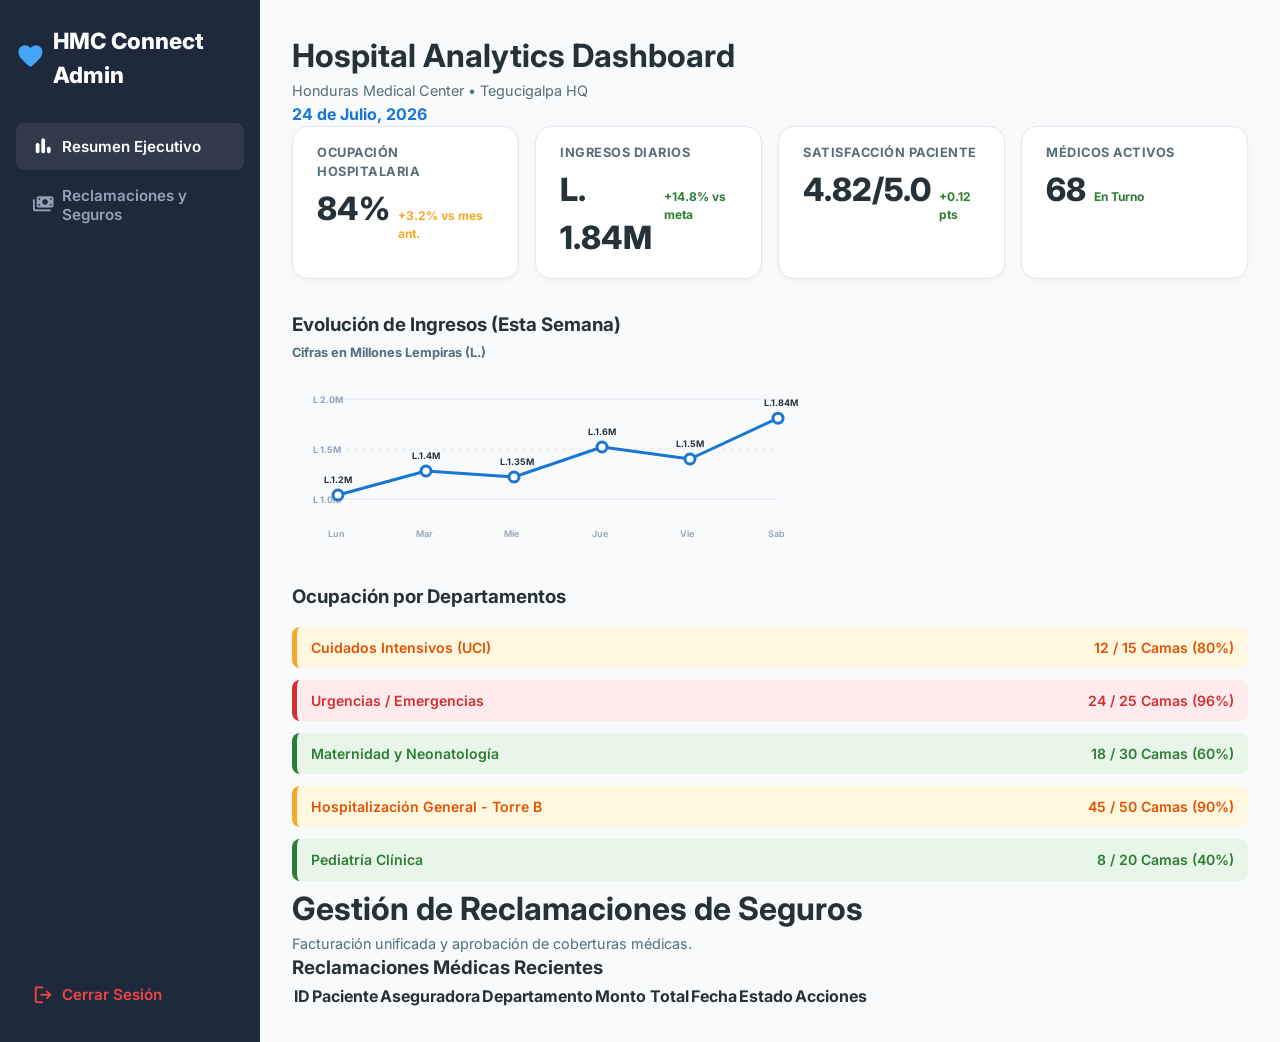
==== admin_dashboard.html @ 4d25a1eb "first commit" ====
<!DOCTYPE html>
<html lang="es">
<head>
  <meta charset="UTF-8">
  <meta name="viewport" content="width=device-width, initial-scale=1.0">
  <title>HMC Connect - Dashboard Ejecutivo</title>
  <link rel="stylesheet" href="styles/base.css">
  <link rel="stylesheet" href="styles/admin.css">
</head>
<body>
  <div class="admin-container fade-in">
    <!-- Sidebar Navigation -->
    <aside class="admin-sidebar">
      <div class="admin-brand">
        <span class="material-symbols-rounded">favorite</span>
        HMC Connect Admin
      </div>

      <nav class="admin-nav-list">
        <button class="admin-nav-item active" data-tab="overview">
          <span class="material-symbols-rounded">bar_chart</span>
          Resumen Ejecutivo
        </button>
        <button class="admin-nav-item" data-tab="claims">
          <span class="material-symbols-rounded">payments</span>
          Reclamaciones y Seguros
        </button>
        <button class="admin-nav-item" style="margin-top: auto; color: #EF4444;">
          <span class="material-symbols-rounded">logout</span>
          Cerrar Sesión
        </button>
      </nav>
    </aside>

    <!-- Main Content Panel -->
    <main class="admin-content">
      <!-- 1. EXECUTIVE OVERVIEW VIEW -->
      <div id="admin-view-overview">
        <div class="portal-top-bar">
          <div>
            <h1 class="portal-page-title">Hospital Analytics Dashboard</h1>
            <p style="color:var(--text-muted); font-size:0.9rem;">Honduras Medical Center &bull; Tegucigalpa HQ</p>
          </div>
          <div style="font-weight:700; color:var(--primary-blue);">24 de Julio, 2026</div>
        </div>

        <!-- KPI Ticker Metrics -->
        <div class="kpi-row slide-up">
          <div class="kpi-card">
            <h4>Ocupación Hospitalaria</h4>
            <div class="kpi-value-row">
              <span class="kpi-val" id="kpi-occupancy-val">84%</span>
              <span class="kpi-trend warning">+3.2% vs mes ant.</span>
            </div>
          </div>
          <div class="kpi-card">
            <h4>Ingresos Diarios</h4>
            <div class="kpi-value-row">
              <span class="kpi-val" id="kpi-revenue-val">L. 1.84M</span>
              <span class="kpi-trend ok">+14.8% vs meta</span>
            </div>
          </div>
          <div class="kpi-card">
            <h4>Satisfacción Paciente</h4>
            <div class="kpi-value-row">
              <span class="kpi-val" id="kpi-satisfaction-val">4.82/5.0</span>
              <span class="kpi-trend ok">+0.12 pts</span>
            </div>
          </div>
          <div class="kpi-card">
            <h4>Médicos Activos</h4>
            <div class="kpi-value-row">
              <span class="kpi-val" id="kpi-doctors-val">68</span>
              <span class="kpi-trend ok">En Turno</span>
            </div>
          </div>
        </div>

        <!-- Charts and maps split -->
        <div class="portal-dashboard-grid slide-up" style="animation-delay: 0.1s;">
          <!-- Revenue Line Chart -->
          <div class="portal-panel-card">
            <div class="portal-panel-header">
              <h3 class="portal-panel-title">Evolución de Ingresos (Esta Semana)</h3>
              <span style="font-size:0.8rem; font-weight:700; color:var(--text-muted);">Cifras en Millones Lempiras (L.)</span>
            </div>
            
            <div class="chart-card-viewport">
              <svg class="chart-svg-elem" id="admin-revenue-svg"></svg>
            </div>
          </div>

          <!-- Hospital Wing Heatmap -->
          <div class="portal-panel-card">
            <h3 class="portal-panel-title" style="margin-bottom: var(--space-md);">Ocupación por Departamentos</h3>
            <div class="heatmap-container" id="admin-heatmap-container">
              <!-- populated dynamically -->
            </div>
          </div>
        </div>
      </div>

      <!-- 2. BILLING & CLAIMS LIST VIEW -->
      <div id="admin-view-claims" class="hidden">
        <div class="portal-top-bar">
          <div>
            <h1 class="portal-page-title">Gestión de Reclamaciones de Seguros</h1>
            <p style="color:var(--text-muted); font-size:0.9rem;">Facturación unificada y aprobación de coberturas médicas.</p>
          </div>
        </div>

        <!-- Claims Queue table -->
        <div class="portal-panel-card slide-up">
          <div class="portal-panel-header">
            <h3 class="portal-panel-title">Reclamaciones Médicas Recientes</h3>
          </div>

          <table class="queue-table">
            <thead>
              <tr>
                <th>ID</th>
                <th>Paciente</th>
                <th>Aseguradora</th>
                <th>Departamento</th>
                <th>Monto Total</th>
                <th>Fecha</th>
                <th>Estado</th>
                <th>Acciones</th>
              </tr>
            </thead>
            <tbody id="claims-table-body">
              <!-- Populated dynamically -->
            </tbody>
          </table>
        </div>
      </div>
    </main>
  </div>

  <script src="js/mockData.js"></script>
  <script src="js/admin.js"></script>
</body>
</html>
---- styles/base.css ----
@import url('https://fonts.googleapis.com/css2?family=Inter:wght@300;400;500;600;700;800&family=Roboto+Flex:opsz,wght@8..144,100..1000&family=Material+Symbols+Rounded:opsz,wght,FILL,GRAD@20..48,100..700,0..1,-50..200&display=swap');

:root {
  /* HMC Connect Premium Color Palette */
  --primary-blue: #1976D2;
  --secondary-blue: #42A5F5;
  --light-blue: #E3F2FD;
  --success-green: #2E7D32;
  --warning-orange: #F9A825;
  --danger-red: #D32F2F;
  --bg-gray: #F8FAFC;
  --card-bg: #FFFFFF;
  --text-dark: #263238;
  --text-muted: #546E7A;
  --border-color: #E2E8F0;
  
  /* Alert/Status Subtle Tints */
  --success-light: #E8F5E9;
  --warning-light: #FFF8E1;
  --danger-light: #FFEBEE;
  
  /* Elevating Shadows */
  --shadow-sm: 0 2px 4px rgba(38, 50, 56, 0.04);
  --shadow-md: 0 8px 16px rgba(38, 50, 56, 0.06), 0 2px 4px rgba(38, 50, 56, 0.04);
  --shadow-lg: 0 16px 24px rgba(38, 50, 56, 0.08), 0 4px 8px rgba(38, 50, 56, 0.04);
  --shadow-premium: 0 20px 40px rgba(25, 118, 210, 0.08), 0 1px 3px rgba(0,0,0,0.02);
  
  /* Design System Spacing (8px Grid) */
  --space-xs: 4px;
  --space-sm: 8px;
  --space-md: 16px;
  --space-lg: 24px;
  --space-xl: 32px;
  --space-xxl: 48px;
  
  /* Borders & Radius */
  --radius-sm: 8px;
  --radius-md: 16px;
  --radius-lg: 24px;
  --radius-xl: 32px;
  
  /* Font Families */
  --font-inter: 'Inter', -apple-system, BlinkMacSystemFont, sans-serif;
  --font-roboto: 'Roboto Flex', sans-serif;
  
  /* Grid settings */
  --max-width: 1440px;
}

/* Base Styles & Resets */
*, *::before, *::after {
  box-sizing: border-box;
  margin: 0;
  padding: 0;
}

body {
  font-family: var(--font-inter);
  background-color: var(--bg-gray);
  color: var(--text-dark);
  -webkit-font-smoothing: antialiased;
  -moz-osx-font-smoothing: grayscale;
  line-height: 1.5;
  overflow-x: hidden;
}

button, input, select, textarea {
  font-family: inherit;
  font-size: inherit;
  border: none;
  outline: none;
}

button {
  cursor: pointer;
  background: none;
  transition: all 0.25s cubic-bezier(0.4, 0, 0.2, 1);
}

a {
  text-decoration: none;
  color: inherit;
}

/* Glassmorphism Utilities */
.glass {
  background: rgba(255, 255, 255, 0.7);
  backdrop-filter: blur(16px) saturate(120%);
  -webkit-backdrop-filter: blur(16px) saturate(120%);
  border: 1px solid rgba(255, 255, 255, 0.4);
}

.glass-dark {
  background: rgba(38, 50, 56, 0.8);
  backdrop-filter: blur(20px);
  -webkit-backdrop-filter: blur(20px);
  border: 1px solid rgba(255, 255, 255, 0.1);
}

/* Skeleton Loading Animation */
.skeleton {
  background: linear-gradient(90deg, #F1F5F9 25%, #E2E8F0 50%, #F1F5F9 75%);
  background-size: 200% 100%;
  animation: skeleton-loading 1.5s infinite;
  border-radius: var(--radius-sm);
}

@keyframes skeleton-loading {
  0% { background-position: 200% 0; }
  100% { background-position: -200% 0; }
}

/* Heartbeat / Vitals Animation */
@keyframes heartbeat {
  0% { transform: scale(1); }
  14% { transform: scale(1.12); }
  28% { transform: scale(1); }
  42% { transform: scale(1.12); }
  70% { transform: scale(1); }
}

.pulse-icon {
  animation: heartbeat 1.8s infinite ease-in-out;
}

/* Page / Panel Transitions */
.fade-in {
  animation: fadeIn 0.4s cubic-bezier(0.4, 0, 0.2, 1) forwards;
}

.slide-up {
  animation: slideUp 0.5s cubic-bezier(0.16, 1, 0.3, 1) forwards;
}

.slide-in-right {
  animation: slideInRight 0.4s cubic-bezier(0.16, 1, 0.3, 1) forwards;
}

@keyframes fadeIn {
  from { opacity: 0; }
  to { opacity: 1; }
}

@keyframes slideUp {
  from { opacity: 0; transform: translateY(20px); }
  to { opacity: 1; transform: translateY(0); }
}

@keyframes slideInRight {
  from { opacity: 0; transform: translateX(30px); }
  to { opacity: 1; transform: translateX(0); }
}

/* Ripple Animation Utility */
.ripple-btn {
  position: relative;
  overflow: hidden;
}

.ripple-btn::after {
  content: "";
  position: absolute;
  top: 50%;
  left: 50%;
  width: 0;
  height: 0;
  background: rgba(255, 255, 255, 0.3);
  border-radius: 50%;
  transform: translate(-50%, -50%);
  opacity: 0;
  transition: width 0.6s, height 0.6s, opacity 0.6s;
}

.ripple-btn:active::after {
  width: 300px;
  height: 300px;
  opacity: 1;
  transition: 0s;
}

/* Standard Spacing Classes */
.mb-xs { margin-bottom: var(--space-xs); }
.mb-sm { margin-bottom: var(--space-sm); }
.mb-md { margin-bottom: var(--space-md); }
.mb-lg { margin-bottom: var(--space-lg); }
.mb-xl { margin-bottom: var(--space-xl); }

.mt-sm { margin-top: var(--space-sm); }
.mt-md { margin-top: var(--space-md); }
.mt-lg { margin-top: var(--space-lg); }

.p-md { padding: var(--space-md); }
.p-lg { padding: var(--space-lg); }

/* Custom Scrollbar for Premium Feel */
::-webkit-scrollbar {
  width: 6px;
  height: 6px;
}
::-webkit-scrollbar-track {
  background: transparent;
}
::-webkit-scrollbar-thumb {
  background: #CBD5E1;
  border-radius: 4px;
}
::-webkit-scrollbar-thumb:hover {
  background: #94A3B8;
}

/* Material Symbols Adjustments */
.material-symbols-rounded {
  font-variation-settings: 'FILL' 1, 'wght' 400, 'GRAD' 0, 'opsz' 24;
  vertical-align: middle;
}
.material-symbols-rounded.outlined {
  font-variation-settings: 'FILL' 0, 'wght' 400, 'GRAD' 0, 'opsz' 24;
}
---- styles/admin.css ----
/* HMC Connect - Standalone Administrative Dashboard CSS */

.admin-container {
  display: flex;
  min-height: 100vh;
  background-color: var(--bg-gray);
  color: var(--text-dark);
}

/* Sidebar Navigation */
.admin-sidebar {
  width: 260px;
  background-color: #1E293B; /* Sleek dark admin sidebar */
  color: #F8FAFC;
  display: flex;
  flex-direction: column;
  padding: var(--space-lg) var(--space-md);
  flex-shrink: 0;
}

.admin-brand {
  display: flex;
  align-items: center;
  gap: var(--space-sm);
  font-size: 1.4rem;
  font-weight: 800;
  color: #FFFFFF;
  margin-bottom: var(--space-xl);
}

.admin-brand span {
  color: var(--secondary-blue);
  font-size: 1.8rem;
}

.admin-nav-list {
  display: flex;
  flex-direction: column;
  gap: var(--space-xs);
  flex-grow: 1;
}

.admin-nav-item {
  display: flex;
  align-items: center;
  gap: var(--space-sm);
  padding: 12px 16px;
  border-radius: var(--radius-sm);
  color: #94A3B8;
  font-weight: 600;
  font-size: 0.95rem;
  transition: all 0.2s ease;
  width: 100%;
  text-align: left;
}

.admin-nav-item:hover, .admin-nav-item.active {
  background-color: rgba(255,255,255,0.08);
  color: #FFFFFF;
}

.admin-nav-item span {
  font-size: 1.4rem;
}

/* Content Area */
.admin-content {
  flex-grow: 1;
  padding: var(--space-xl);
  overflow-y: auto;
  max-width: calc(100% - 260px);
}

/* KPI Tickers */
.kpi-row {
  display: grid;
  grid-template-columns: repeat(4, 1fr);
  gap: var(--space-md);
  margin-bottom: var(--space-xl);
}

@media (max-width: 1024px) {
  .kpi-row {
    grid-template-columns: repeat(2, 1fr);
  }
}

.kpi-card {
  background-color: #FFFFFF;
  border-radius: var(--radius-md);
  padding: var(--space-md) var(--space-lg);
  border: 1px solid var(--border-color);
  box-shadow: var(--shadow-sm);
  position: relative;
  overflow: hidden;
}

.kpi-card h4 {
  font-size: 0.8rem;
  color: var(--text-muted);
  text-transform: uppercase;
  font-weight: 700;
  letter-spacing: 0.5px;
  margin-bottom: var(--space-xs);
}

.kpi-value-row {
  display: flex;
  align-items: baseline;
  gap: 8px;
}

.kpi-val {
  font-size: 2rem;
  font-weight: 800;
  color: var(--text-dark);
}

.kpi-trend {
  font-size: 0.75rem;
  font-weight: 700;
}

.kpi-trend.ok {
  color: var(--success-green);
}

.kpi-trend.warning {
  color: var(--warning-orange);
}

/* Heatmap Grid */
.heatmap-container {
  display: grid;
  grid-template-columns: 1fr;
  gap: var(--space-sm);
}

.heatmap-row {
  display: flex;
  justify-content: space-between;
  align-items: center;
  padding: 10px 14px;
  border-radius: var(--radius-sm);
  font-size: 0.88rem;
  font-weight: 600;
  margin-bottom: 4px;
}

.heatmap-row.success-grid {
  background-color: var(--success-light);
  color: var(--success-green);
  border-left: 5px solid var(--success-green);
}

.heatmap-row.warning-grid {
  background-color: var(--warning-light);
  color: #E65100;
  border-left: 5px solid var(--warning-orange);
}

.heatmap-row.danger-grid {
  background-color: var(--danger-light);
  color: var(--danger-red);
  border-left: 5px solid var(--danger-red);
}

/* Revenue Chart Styles */
.chart-card-viewport {
  width: 100%;
  height: 220px;
  background-color: var(--bg-gray);
  border-radius: var(--radius-sm);
  padding: var(--space-md);
}

.chart-svg-elem {
  width: 100%;
  height: 100%;
}

/* Claim action buttons */
.claim-btn {
  padding: 6px 12px;
  border-radius: 4px;
  font-size: 0.8rem;
  font-weight: 700;
}

.claim-btn.approve {
  background-color: var(--success-light);
  color: var(--success-green);
}

.claim-btn.reject {
  background-color: var(--danger-light);
  color: var(--danger-red);
}

/* Status pills */
.status-pill {
  font-size: 0.75rem;
  font-weight: 700;
  padding: 4px 8px;
  border-radius: 12px;
}
.status-pill.pendiente {
  background-color: var(--warning-light);
  color: #E65100;
}
.status-pill.aprobada {
  background-color: var(--success-light);
  color: var(--success-green);
}
.status-pill.rechazada {
  background-color: var(--danger-light);
  color: var(--danger-red);
}
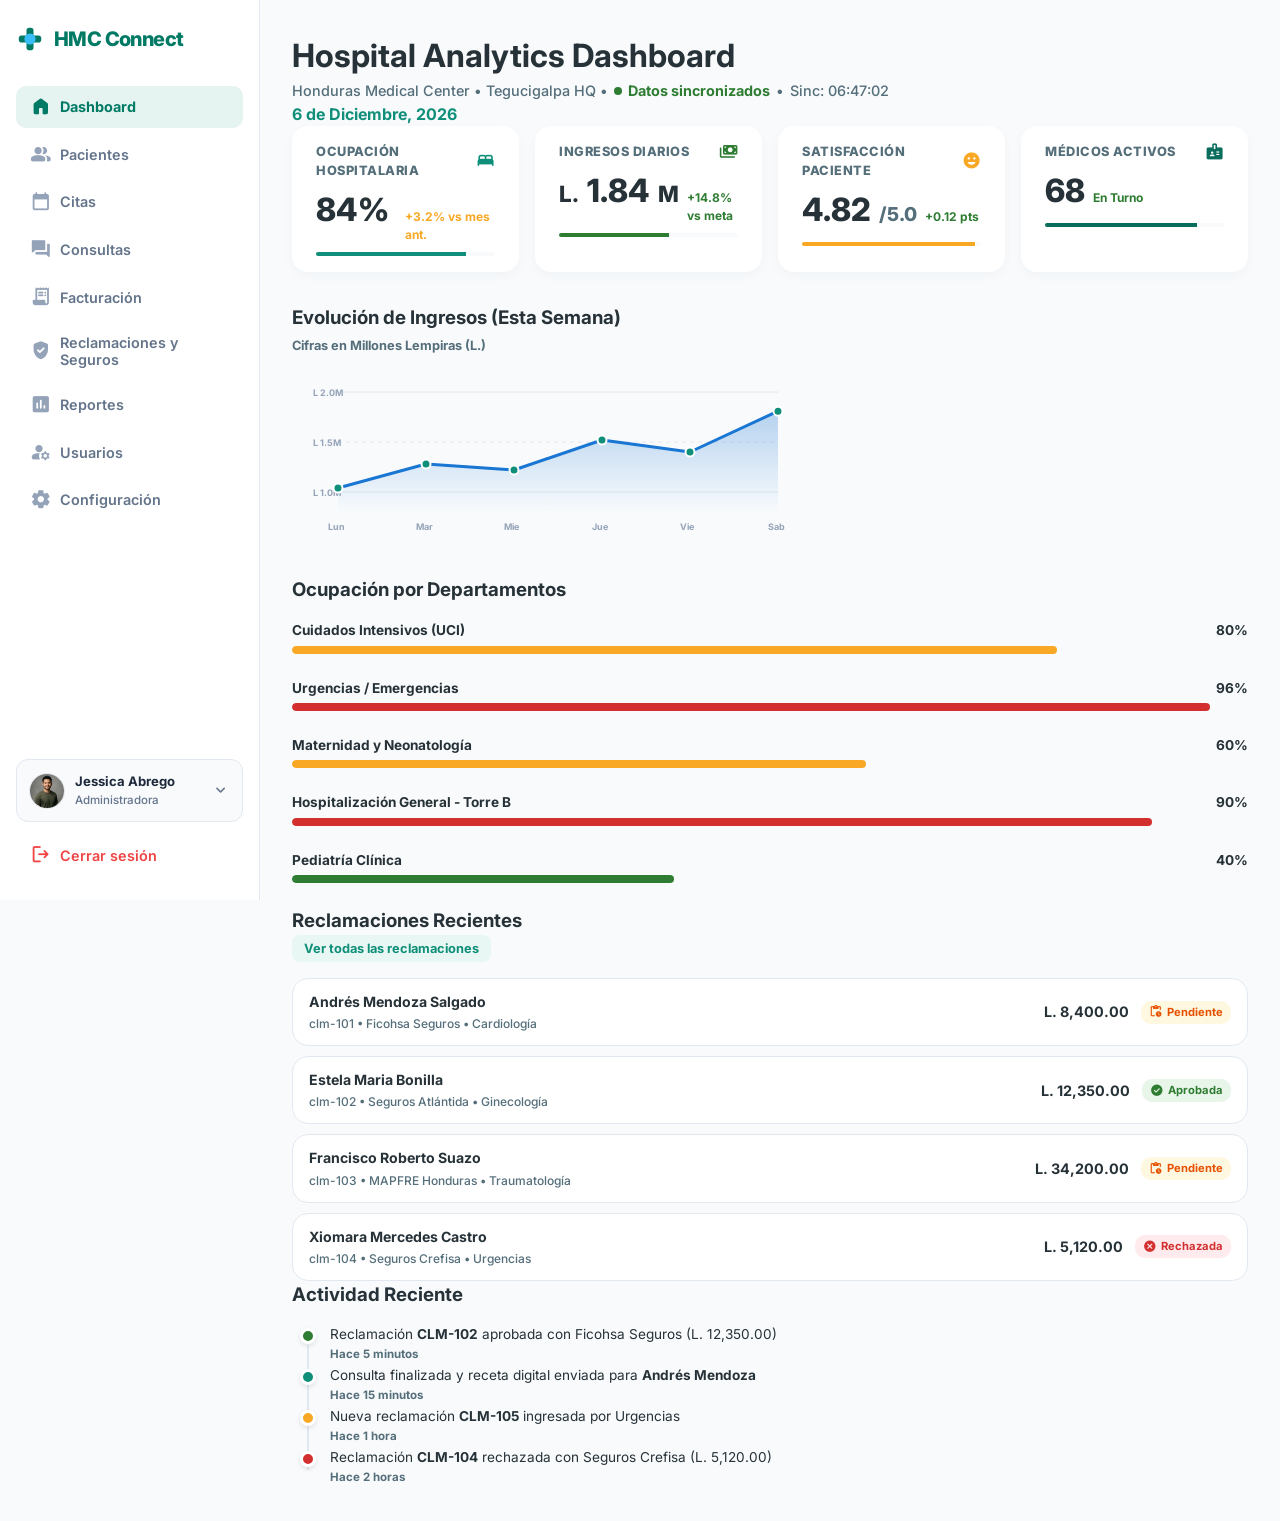
==== commit f42a6e73: "cambio de colores" ====
--- a/admin_dashboard.html
+++ b/admin_dashboard.html
@@ -12,24 +12,68 @@
     <!-- Sidebar Navigation -->
     <aside class="admin-sidebar">
       <div class="admin-brand">
-        <span class="material-symbols-rounded">favorite</span>
-        HMC Connect Admin
+        <svg class="admin-brand-svg" viewBox="0 0 40 40" fill="none" xmlns="http://www.w3.org/2000/svg">
+          <rect x="15" y="4" width="10" height="32" rx="4" fill="#007A64" />
+          <rect x="4" y="15" width="32" height="10" rx="4" fill="#007A64" />
+          <circle cx="20" cy="20" r="8" fill="#38BDF8" />
+        </svg>
+        HMC Connect
       </div>
 
       <nav class="admin-nav-list">
         <button class="admin-nav-item active" data-tab="overview">
-          <span class="material-symbols-rounded">bar_chart</span>
-          Resumen Ejecutivo
+          <span class="material-symbols-rounded">home</span>
+          Dashboard
+        </button>
+        <button class="admin-nav-item" data-tab="patients">
+          <span class="material-symbols-rounded">group</span>
+          Pacientes
+        </button>
+        <button class="admin-nav-item" data-tab="appointments">
+          <span class="material-symbols-rounded">calendar_today</span>
+          Citas
+        </button>
+        <button class="admin-nav-item" data-tab="consults">
+          <span class="material-symbols-rounded">forum</span>
+          Consultas
+        </button>
+        <button class="admin-nav-item" data-tab="billing">
+          <span class="material-symbols-rounded">receipt_long</span>
+          Facturación
         </button>
         <button class="admin-nav-item" data-tab="claims">
-          <span class="material-symbols-rounded">payments</span>
+          <span class="material-symbols-rounded">verified_user</span>
           Reclamaciones y Seguros
         </button>
-        <button class="admin-nav-item" style="margin-top: auto; color: #EF4444;">
-          <span class="material-symbols-rounded">logout</span>
-          Cerrar Sesión
+        <button class="admin-nav-item" data-tab="reports">
+          <span class="material-symbols-rounded">assessment</span>
+          Reportes
+        </button>
+        <button class="admin-nav-item" data-tab="users">
+          <span class="material-symbols-rounded">manage_accounts</span>
+          Usuarios
+        </button>
+        <button class="admin-nav-item" data-tab="settings">
+          <span class="material-symbols-rounded">settings</span>
+          Configuración
         </button>
       </nav>
+
+      <!-- Sidebar User Profile Card -->
+      <div class="sidebar-profile-card" onclick="showToast('👤 Perfil de administrador: Jessica Abrego', 'success')">
+        <img class="sidebar-profile-avatar" src="assets/patient_avatar.png" alt="Jessica Abrego">
+        <div class="sidebar-profile-info">
+          <span class="sidebar-profile-name">Jessica Abrego</span>
+          <span class="sidebar-profile-role">Administradora</span>
+        </div>
+        <span class="material-symbols-rounded" style="font-size:1.2rem; color:#64748B;">expand_more</span>
+      </div>
+
+      <!-- Cerrar sesión -->
+      <button class="admin-nav-item" style="color: #EF4444;" onclick="window.location.href='index.html'">
+        <span class="material-symbols-rounded" style="color:#EF4444;">logout</span>
+        Cerrar sesión
+      </button>
     </aside>
 
     <!-- Main Content Panel -->
@@ -39,39 +83,68 @@
         <div class="portal-top-bar">
           <div>
             <h1 class="portal-page-title">Hospital Analytics Dashboard</h1>
-            <p style="color:var(--text-muted); font-size:0.9rem;">Honduras Medical Center &bull; Tegucigalpa HQ</p>
-          </div>
-          <div style="font-weight:700; color:var(--primary-blue);">24 de Julio, 2026</div>
+            <p style="color:var(--text-muted); font-size:0.9rem; font-weight: 500; display:flex; align-items:center; gap:6px;">
+              Honduras Medical Center &bull; Tegucigalpa HQ &bull; 
+              <span class="pulse-icon"></span> 
+              <span style="color:var(--success-green); font-weight:700;">Datos sincronizados</span> &bull; 
+              <span style="color:var(--text-muted);">Sinc: <span id="sync-time">09:41:00</span></span>
+            </p>
+          </div>
+          <div id="overview-date" style="font-weight:700; color:var(--primary-blue);">24 de Julio, 2026</div>
         </div>
 
         <!-- KPI Ticker Metrics -->
         <div class="kpi-row slide-up">
           <div class="kpi-card">
-            <h4>Ocupación Hospitalaria</h4>
+            <div style="display:flex; justify-content:space-between; align-items:center; margin-bottom:6px;">
+              <h4 style="margin:0;">Ocupación Hospitalaria</h4>
+              <span class="material-symbols-rounded" style="color:var(--primary-blue); font-size:1.2rem;">bed</span>
+            </div>
             <div class="kpi-value-row">
-              <span class="kpi-val" id="kpi-occupancy-val">84%</span>
+              <span class="kpi-val" id="kpi-occupancy-val">0</span><span class="kpi-val"></span>
               <span class="kpi-trend warning">+3.2% vs mes ant.</span>
             </div>
+            <div class="kpi-progress-bar-bg" style="height:4px; background-color:var(--bg-gray); border-radius:2px; margin-top:8px; overflow:hidden;">
+              <div class="kpi-progress-fill" id="kpi-occupancy-bar" style="height:100%; width:0%; background-color:var(--primary-blue); transition:width 1s ease;"></div>
+            </div>
           </div>
           <div class="kpi-card">
-            <h4>Ingresos Diarios</h4>
+            <div style="display:flex; justify-content:space-between; align-items:center; margin-bottom:6px;">
+              <h4 style="margin:0;">Ingresos Diarios</h4>
+              <span class="material-symbols-rounded" style="color:var(--success-green); font-size:1.2rem;">payments</span>
+            </div>
             <div class="kpi-value-row">
-              <span class="kpi-val" id="kpi-revenue-val">L. 1.84M</span>
+              <span class="kpi-val" style="font-size: 1.4rem;">L.</span> <span class="kpi-val" id="kpi-revenue-val">0.00</span><span class="kpi-val" style="font-size: 1.4rem;">M</span>
               <span class="kpi-trend ok">+14.8% vs meta</span>
             </div>
+            <div class="kpi-progress-bar-bg" style="height:4px; background-color:var(--bg-gray); border-radius:2px; margin-top:8px; overflow:hidden;">
+              <div class="kpi-progress-fill" id="kpi-revenue-bar" style="height:100%; width:0%; background-color:var(--success-green); transition:width 1s ease;"></div>
+            </div>
           </div>
           <div class="kpi-card">
-            <h4>Satisfacción Paciente</h4>
+            <div style="display:flex; justify-content:space-between; align-items:center; margin-bottom:6px;">
+              <h4 style="margin:0;">Satisfacción Paciente</h4>
+              <span class="material-symbols-rounded" style="color:var(--warning-orange); font-size:1.2rem;">mood</span>
+            </div>
             <div class="kpi-value-row">
-              <span class="kpi-val" id="kpi-satisfaction-val">4.82/5.0</span>
+              <span class="kpi-val" id="kpi-satisfaction-val">0.00</span><span class="kpi-val" style="font-size:1.2rem; color:var(--text-muted);">/5.0</span>
               <span class="kpi-trend ok">+0.12 pts</span>
             </div>
+            <div class="kpi-progress-bar-bg" style="height:4px; background-color:var(--bg-gray); border-radius:2px; margin-top:8px; overflow:hidden;">
+              <div class="kpi-progress-fill" id="kpi-satisfaction-bar" style="height:100%; width:0%; background-color:var(--warning-orange); transition:width 1s ease;"></div>
+            </div>
           </div>
           <div class="kpi-card">
-            <h4>Médicos Activos</h4>
+            <div style="display:flex; justify-content:space-between; align-items:center; margin-bottom:6px;">
+              <h4 style="margin:0;">Médicos Activos</h4>
+              <span class="material-symbols-rounded" style="color:var(--secondary-blue); font-size:1.2rem;">badge</span>
+            </div>
             <div class="kpi-value-row">
-              <span class="kpi-val" id="kpi-doctors-val">68</span>
+              <span class="kpi-val" id="kpi-doctors-val">0</span>
               <span class="kpi-trend ok">En Turno</span>
+            </div>
+            <div class="kpi-progress-bar-bg" style="height:4px; background-color:var(--bg-gray); border-radius:2px; margin-top:8px; overflow:hidden;">
+              <div class="kpi-progress-fill" id="kpi-doctors-bar" style="height:100%; width:0%; background-color:var(--secondary-blue); transition:width 1s ease;"></div>
             </div>
           </div>
         </div>
@@ -98,44 +171,548 @@
             </div>
           </div>
         </div>
+
+        <!-- Lower Dashboard Section: Recent Claims & Activity timeline -->
+        <div class="portal-dashboard-grid slide-up" style="animation-delay: 0.15s; margin-top: var(--space-lg); grid-template-columns: 2fr 1fr;">
+          <!-- Left: Recent Claims Cards -->
+          <div class="portal-panel-card">
+            <div class="portal-panel-header" style="margin-bottom: var(--space-md);">
+              <h3 class="portal-panel-title">Reclamaciones Recientes</h3>
+              <button class="claim-btn approve ripple-btn" id="btn-view-all-claims" style="font-size:0.8rem; background-color:var(--light-blue); color:var(--primary-blue); font-weight:700; border-radius:8px;">Ver todas las reclamaciones</button>
+            </div>
+            
+            <div id="recent-claims-container" style="display:flex; flex-direction:column; gap:10px;">
+              <!-- populated dynamically (max 5 items) -->
+            </div>
+          </div>
+
+          <!-- Right: Recent Activity Timeline -->
+          <div class="portal-panel-card">
+            <h3 class="portal-panel-title" style="margin-bottom:var(--space-md);">Actividad Reciente</h3>
+            <div class="timeline-container" id="recent-activity-container">
+              <!-- populated dynamically -->
+            </div>
+          </div>
+        </div>
       </div>
 
       <!-- 2. BILLING & CLAIMS LIST VIEW -->
       <div id="admin-view-claims" class="hidden">
-        <div class="portal-top-bar">
-          <div>
-            <h1 class="portal-page-title">Gestión de Reclamaciones de Seguros</h1>
-            <p style="color:var(--text-muted); font-size:0.9rem;">Facturación unificada y aprobación de coberturas médicas.</p>
-          </div>
-        </div>
-
-        <!-- Claims Queue table -->
-        <div class="portal-panel-card slide-up">
-          <div class="portal-panel-header">
-            <h3 class="portal-panel-title">Reclamaciones Médicas Recientes</h3>
-          </div>
-
-          <table class="queue-table">
-            <thead>
-              <tr>
-                <th>ID</th>
-                <th>Paciente</th>
-                <th>Aseguradora</th>
-                <th>Departamento</th>
-                <th>Monto Total</th>
-                <th>Fecha</th>
-                <th>Estado</th>
-                <th>Acciones</th>
+        <!-- Header Top Bar -->
+        <div class="portal-top-bar" style="display:flex; justify-content:space-between; align-items:center; margin-bottom:var(--space-lg);">
+          <div>
+            <h1 class="portal-page-title" style="font-size:1.8rem; font-weight:800; color:#0F172A; margin-bottom:4px;">Gestión de Reclamaciones de Seguros</h1>
+            <p style="color:var(--text-muted); font-size:0.9rem; font-weight: 500;">Facturación unificada y aprobación de coberturas médicas.</p>
+          </div>
+          <div style="display:flex; align-items:center; gap:16px;">
+            <!-- Notifications Bell -->
+            <div style="position:relative; cursor:pointer;" onclick="showToast('🔔 Tienes 3 notificaciones administrativas sin revisar.', 'warning')">
+              <span class="material-symbols-rounded" style="font-size:1.6rem; color:#64748B;">notifications</span>
+              <span style="position:absolute; top:-2px; right:-2px; background-color:var(--danger-red); color:#FFFFFF; font-size:0.65rem; font-weight:800; border-radius:50%; width:14px; height:14px; display:flex; align-items:center; justify-content:center;">3</span>
+            </div>
+            <!-- Nuevo Reclamo Button (Teal HMC Style) -->
+            <button class="start-consult-btn ripple-btn" style="background-color: #007A64; color: #FFFFFF; font-weight:700; border-radius:8px; display:flex; align-items:center; gap:6px; padding:10px 18px; font-size:0.9rem; box-shadow:0 4px 10px rgba(0,122,100,0.15);" onclick="showToast('📝 Creación de nuevo reclamo (Simulado)', 'success')">
+              <span class="material-symbols-rounded">add</span> Nuevo Reclamo
+            </button>
+          </div>
+        </div>
+
+        <!-- Four Statistic KPI Cards Row -->
+        <div class="kpi-row slide-up" style="display:grid; grid-template-columns: repeat(4, 1fr); gap:var(--space-md); margin-bottom:var(--space-lg);">
+          <!-- Total Reclamos -->
+          <div class="kpi-card" style="display:flex; align-items:center; gap:16px; background-color:#FFFFFF; border-radius:16px; padding:20px; box-shadow:0 4px 20px rgba(0,0,0,0.02); border:1px solid #F1F5F9;">
+            <div style="width:48px; height:48px; border-radius:50%; background-color:#E0F2FE; display:flex; align-items:center; justify-content:center; color:#0284C7; flex-shrink:0;">
+              <span class="material-symbols-rounded" style="font-size:1.5rem;">description</span>
+            </div>
+            <div style="flex-grow:1;">
+              <span style="font-size:0.75rem; font-weight:700; color:#64748B; text-transform:uppercase; letter-spacing:0.3px;">Total Reclamos</span>
+              <div style="font-size:1.8rem; font-weight:800; color:#1E293B; line-height:1.2; margin-top:2px;">128</div>
+              <div style="display:flex; align-items:center; gap:4px; margin-top:4px; font-size:0.75rem; color:#64748B; font-weight:600;">
+                <span style="color:#10B981; font-weight:700; display:flex; align-items:center;"><span class="material-symbols-rounded" style="font-size:0.95rem;">arrow_upward</span>12%</span>
+                <span>Este mes</span>
+              </div>
+            </div>
+          </div>
+          <!-- Pendientes -->
+          <div class="kpi-card" style="display:flex; align-items:center; gap:16px; background-color:#FFFFFF; border-radius:16px; padding:20px; box-shadow:0 4px 20px rgba(0,0,0,0.02); border:1px solid #F1F5F9;">
+            <div style="width:48px; height:48px; border-radius:50%; background-color:#FEF3C7; display:flex; align-items:center; justify-content:center; color:#D97706; flex-shrink:0;">
+              <span class="material-symbols-rounded" style="font-size:1.5rem;">schedule</span>
+            </div>
+            <div style="flex-grow:1;">
+              <span style="font-size:0.75rem; font-weight:700; color:#64748B; text-transform:uppercase; letter-spacing:0.3px;">Pendientes</span>
+              <div style="font-size:1.8rem; font-weight:800; color:#1E293B; line-height:1.2; margin-top:2px;">42</div>
+              <div style="display:flex; align-items:center; gap:4px; margin-top:4px; font-size:0.75rem; color:#64748B; font-weight:600;">
+                <span style="color:#D97706; font-weight:700;">Por aprobar</span>
+              </div>
+            </div>
+          </div>
+          <!-- Aprobados -->
+          <div class="kpi-card" style="display:flex; align-items:center; gap:16px; background-color:#FFFFFF; border-radius:16px; padding:20px; box-shadow:0 4px 20px rgba(0,0,0,0.02); border:1px solid #F1F5F9;">
+            <div style="width:48px; height:48px; border-radius:50%; background-color:#D1FAE5; display:flex; align-items:center; justify-content:center; color:#059669; flex-shrink:0;">
+              <span class="material-symbols-rounded" style="font-size:1.5rem;">check_circle</span>
+            </div>
+            <div style="flex-grow:1;">
+              <span style="font-size:0.75rem; font-weight:700; color:#64748B; text-transform:uppercase; letter-spacing:0.3px;">Aprobados</span>
+              <div style="font-size:1.8rem; font-weight:800; color:#1E293B; line-height:1.2; margin-top:2px;">65</div>
+              <div style="display:flex; align-items:center; gap:4px; margin-top:4px; font-size:0.75rem; color:#64748B; font-weight:600;">
+                <span style="color:#10B981; font-weight:700; display:flex; align-items:center;"><span class="material-symbols-rounded" style="font-size:0.95rem;">arrow_upward</span>8%</span>
+                <span>Este mes</span>
+              </div>
+            </div>
+          </div>
+          <!-- Rechazados -->
+          <div class="kpi-card" style="display:flex; align-items:center; gap:16px; background-color:#FFFFFF; border-radius:16px; padding:20px; box-shadow:0 4px 20px rgba(0,0,0,0.02); border:1px solid #F1F5F9;">
+            <div style="width:48px; height:48px; border-radius:50%; background-color:#FEE2E2; display:flex; align-items:center; justify-content:center; color:#DC2626; flex-shrink:0;">
+              <span class="material-symbols-rounded" style="font-size:1.5rem;">cancel</span>
+            </div>
+            <div style="flex-grow:1;">
+              <span style="font-size:0.75rem; font-weight:700; color:#64748B; text-transform:uppercase; letter-spacing:0.3px;">Rechazados</span>
+              <div style="font-size:1.8rem; font-weight:800; color:#1E293B; line-height:1.2; margin-top:2px;">21</div>
+              <div style="display:flex; align-items:center; gap:4px; margin-top:4px; font-size:0.75rem; color:#64748B; font-weight:600;">
+                <span style="color:#EF4444; font-weight:700; display:flex; align-items:center;"><span class="material-symbols-rounded" style="font-size:0.95rem;">arrow_downward</span>5%</span>
+                <span>Este mes</span>
+              </div>
+            </div>
+          </div>
+        </div>
+
+        <!-- Professional Filter Toolbar Row -->
+        <div class="portal-panel-card slide-up" style="margin-bottom:var(--space-md); padding:16px; background-color:#FFFFFF; border-radius:16px; box-shadow:0 4px 20px rgba(0,0,0,0.02); border:1px solid #F1F5F9;">
+          <div style="display:flex; align-items:center; justify-content:space-between; gap:16px; flex-wrap:wrap;">
+            <!-- Search input -->
+            <div style="flex-grow:2; min-width:240px; position:relative;">
+              <span class="material-symbols-rounded" style="position:absolute; left:12px; top:50%; transform:translateY(-50%); color:#94A3B8; font-size:1.2rem;">search</span>
+              <input type="text" id="claims-search-input" placeholder="Buscar por ID, paciente o aseguradora..." style="width:100%; padding:10px 12px 10px 40px; border-radius:10px; border:1px solid #E2E8F0; background-color:#F8FAFC; font-size:0.88rem; font-weight:500; color:#1E293B; outline:none; transition:border-color 0.2s;" onfocus="this.style.borderColor='#007A64'" onblur="this.style.borderColor='#E2E8F0'">
+            </div>
+            
+            <!-- Estado dropdown -->
+            <div style="flex-grow:1; min-width:120px; display:flex; flex-direction:column; gap:4px;">
+              <label style="font-size:0.72rem; font-weight:800; color:#64748B; text-transform:uppercase;">Estado</label>
+              <select id="filter-status" style="width:100%; padding:9px 12px; border-radius:10px; border:1px solid #E2E8F0; background-color:#F8FAFC; font-size:0.85rem; font-weight:600; color:#1E293B; cursor:pointer;">
+                <option value="all">Todos</option>
+                <option value="Pendiente">Pendiente</option>
+                <option value="Aprobada">Aprobada</option>
+                <option value="Rechazada">Rechazada</option>
+              </select>
+            </div>
+
+            <!-- Departamento dropdown -->
+            <div style="flex-grow:1; min-width:140px; display:flex; flex-direction:column; gap:4px;">
+              <label style="font-size:0.72rem; font-weight:800; color:#64748B; text-transform:uppercase;">Departamento</label>
+              <select id="filter-dept" style="width:100%; padding:9px 12px; border-radius:10px; border:1px solid #E2E8F0; background-color:#F8FAFC; font-size:0.85rem; font-weight:600; color:#1E293B; cursor:pointer;">
+                <option value="all">Todos</option>
+                <option value="Cardiología">Cardiología</option>
+                <option value="Ginecología">Ginecología</option>
+                <option value="Traumatología">Traumatología</option>
+                <option value="Urgencias">Urgencias</option>
+              </select>
+            </div>
+
+            <!-- Fecha dropdown -->
+            <div style="flex-grow:1; min-width:140px; display:flex; flex-direction:column; gap:4px;">
+              <label style="font-size:0.72rem; font-weight:800; color:#64748B; text-transform:uppercase;">Fecha</label>
+              <select id="filter-date" style="width:100%; padding:9px 12px; border-radius:10px; border:1px solid #E2E8F0; background-color:#F8FAFC; font-size:0.85rem; font-weight:600; color:#1E293B; cursor:pointer;">
+                <option value="all">Seleccionar fecha</option>
+                <option value="today">Hoy</option>
+                <option value="yesterday">Ayer o antes</option>
+              </select>
+            </div>
+
+            <!-- Export simulated action -->
+            <button class="start-consult-btn ripple-btn" style="background-color:#FFFFFF; border:1px solid #E2E8F0; color:#007A64; font-weight:700; border-radius:10px; padding:10px 18px; font-size:0.85rem; display:flex; align-items:center; gap:6px; margin-top:20px;" onclick="showToast('📥 Exportando reclamaciones... (Simulado)', 'success')">
+              <span class="material-symbols-rounded" style="font-size:1.15rem;">download</span> Exportar
+            </button>
+          </div>
+        </div>
+
+        <!-- Claims Queue table wrapper card -->
+        <div class="portal-panel-card slide-up" style="padding:0; overflow:hidden; background-color:#FFFFFF; border-radius:16px; box-shadow:0 4px 20px rgba(0,0,0,0.02); border:1px solid #F1F5F9; animation-delay:0.05s;">
+          <table class="queue-table" style="width:100%; border-collapse:collapse; margin:0;">
+            <thead style="background-color:#F8FAFC; border-bottom:1px solid #E2E8F0;">
+              <tr>
+                <th style="padding:16px 20px; font-size:0.75rem; font-weight:800; color:#64748B; text-transform:uppercase;">ID</th>
+                <th style="padding:16px 20px; font-size:0.75rem; font-weight:800; color:#64748B; text-transform:uppercase;">Paciente</th>
+                <th style="padding:16px 20px; font-size:0.75rem; font-weight:800; color:#64748B; text-transform:uppercase;">Aseguradora</th>
+                <th style="padding:16px 20px; font-size:0.75rem; font-weight:800; color:#64748B; text-transform:uppercase;">Departamento</th>
+                <th style="padding:16px 20px; font-size:0.75rem; font-weight:800; color:#64748B; text-transform:uppercase;">Monto Total</th>
+                <th style="padding:16px 20px; font-size:0.75rem; font-weight:800; color:#64748B; text-transform:uppercase;">Fecha</th>
+                <th style="padding:16px 20px; font-size:0.75rem; font-weight:800; color:#64748B; text-transform:uppercase;">Estado</th>
+                <th style="padding:16px 20px; font-size:0.75rem; font-weight:800; color:#64748B; text-transform:uppercase; text-align:center;">Acciones</th>
               </tr>
             </thead>
             <tbody id="claims-table-body">
-              <!-- Populated dynamically -->
+              <!-- Populated dynamically via js/admin.js -->
             </tbody>
           </table>
+
+          <!-- Pagination Footer from mockup image -->
+          <div style="display:flex; justify-content:space-between; align-items:center; padding:16px 20px; border-top:1px solid #E2E8F0; background-color:#FFFFFF;">
+            <span style="font-size:0.85rem; color:#64748B; font-weight:500;">Mostrando 1 a 4 de 128 resultados</span>
+            <div style="display:flex; align-items:center; gap:6px;">
+              <button style="width:32px; height:32px; border-radius:8px; border:1px solid #E2E8F0; display:flex; align-items:center; justify-content:center; color:#64748B;" onclick="showToast('Página Anterior (Simulación)', 'warning')"><span class="material-symbols-rounded" style="font-size:1.2rem;">chevron_left</span></button>
+              <button style="width:32px; height:32px; border-radius:8px; background-color:#007A64; color:#FFFFFF; font-weight:800; display:flex; align-items:center; justify-content:center;">1</button>
+              <button style="width:32px; height:32px; border-radius:8px; border:1px solid #E2E8F0; display:flex; align-items:center; justify-content:center; color:#64748B; font-weight:600;" onclick="showToast('Navegando a Página 2 (Simulación)', 'success')">2</button>
+              <button style="width:32px; height:32px; border-radius:8px; border:1px solid #E2E8F0; display:flex; align-items:center; justify-content:center; color:#64748B; font-weight:600;" onclick="showToast('Navegando a Página 3 (Simulación)', 'success')">3</button>
+              <span style="color:#94A3B8; font-size:0.85rem;">...</span>
+              <button style="width:32px; height:32px; border-radius:8px; border:1px solid #E2E8F0; display:flex; align-items:center; justify-content:center; color:#64748B; font-weight:600;" onclick="showToast('Navegando a Página 32 (Simulación)', 'success')">32</button>
+              <button style="width:32px; height:32px; border-radius:8px; border:1px solid #E2E8F0; display:flex; align-items:center; justify-content:center; color:#64748B;" onclick="showToast('Siguiente Página (Simulación)', 'warning')"><span class="material-symbols-rounded" style="font-size:1.2rem;">chevron_right</span></button>
+            </div>
+          </div>
+        </div>
+
+        <!-- Confidenciality notice footer -->
+        <div style="display:flex; align-items:center; justify-content:center; gap:6px; margin-top:20px; font-size:0.75rem; color:#94A3B8; font-weight:600;">
+          <span class="material-symbols-rounded" style="font-size:1rem; color:#94A3B8;">verified_user</span>
+          La información mostrada es confidencial y está protegida.
+        </div>
+      </div>
+
+      <!-- 3. PATIENTS VIEW -->
+      <div id="admin-view-patients" class="hidden">
+        <div class="portal-top-bar" style="margin-bottom:var(--space-lg);">
+          <div>
+            <h1 class="portal-page-title" style="font-size:1.8rem; font-weight:800; color:#0F172A; margin-bottom:4px;">Directorio de Pacientes</h1>
+            <p style="color:var(--text-muted); font-size:0.9rem; font-weight: 500;">Expedientes clínicos y afiliación de pólizas HMC.</p>
+          </div>
+        </div>
+        <div class="portal-panel-card" style="padding:0; overflow:hidden; background-color:#FFFFFF; border-radius:16px; box-shadow:0 4px 20px rgba(0,0,0,0.02); border:1px solid #F1F5F9;">
+          <table class="queue-table" style="width:100%; border-collapse:collapse;">
+            <thead style="background-color:#F8FAFC; border-bottom:1px solid #E2E8F0;">
+              <tr>
+                <th style="padding:16px 20px; font-size:0.75rem; font-weight:800; color:#64748B; text-transform:uppercase;">ID Paciente</th>
+                <th style="padding:16px 20px; font-size:0.75rem; font-weight:800; color:#64748B; text-transform:uppercase;">Nombre Completo</th>
+                <th style="padding:16px 20px; font-size:0.75rem; font-weight:800; color:#64748B; text-transform:uppercase;">Edad / Género</th>
+                <th style="padding:16px 20px; font-size:0.75rem; font-weight:800; color:#64748B; text-transform:uppercase;">Aseguradora</th>
+                <th style="padding:16px 20px; font-size:0.75rem; font-weight:800; color:#64748B; text-transform:uppercase;">Condición Diagnóstica</th>
+                <th style="padding:16px 20px; font-size:0.75rem; font-weight:800; color:#64748B; text-transform:uppercase; text-align:center;">Acciones</th>
+              </tr>
+            </thead>
+            <tbody>
+              <tr>
+                <td style="padding:14px 20px;"><strong>HMC-98231-AM</strong></td>
+                <td style="padding:14px 20px;">
+                  <div style="display:flex; align-items:center; gap:10px;">
+                    <img src="assets/patient_avatar.png" style="width:36px; height:36px; border-radius:50%; border:1px solid #E2E8F0; object-fit:cover;">
+                    <span style="font-weight:700; color:#1E293B;">Andrés Mendoza Salgado</span>
+                  </div>
+                </td>
+                <td style="padding:14px 20px; font-weight:500;">34 años / Masculino</td>
+                <td style="padding:14px 20px;"><span style="color:#0284C7; font-weight:600;">Ficohsa Seguros</span></td>
+                <td style="padding:14px 20px;"><span style="background-color:#FFF8E1; color:#E65100; padding:4px 8px; border-radius:6px; font-size:0.75rem; font-weight:700;">Hipertensión Arterial</span></td>
+                <td style="padding:14px 20px; text-align:center;">
+                  <button class="claim-btn view-details ripple-btn" style="border: 1px solid #E2E8F0; background-color:#F8FAFC; color:#64748B; padding:6px; border-radius:8px; width:34px; height:34px; display:inline-flex; align-items:center; justify-content:center;" onclick="showToast('🔍 Mostrando Ficha Médica de Andrés Mendoza', 'success')"><span class="material-symbols-rounded" style="font-size:1.2rem;">visibility</span></button>
+                </td>
+              </tr>
+              <tr>
+                <td style="padding:14px 20px;"><strong>HMC-77218-CZ</strong></td>
+                <td style="padding:14px 20px;">
+                  <div style="display:flex; align-items:center; gap:10px;">
+                    <img src="assets/doctor_female_profile_2.png" style="width:36px; height:36px; border-radius:50%; border:1px solid #E2E8F0; object-fit:cover;">
+                    <span style="font-weight:700; color:#1E293B;">Carmen Elena Zelaya</span>
+                  </div>
+                </td>
+                <td style="padding:14px 20px; font-weight:500;">62 años / Femenino</td>
+                <td style="padding:14px 20px;"><span style="color:#DC2626; font-weight:600;">Seguros Atlántida</span></td>
+                <td style="padding:14px 20px;"><span style="background-color:#FFEBEE; color:#D32F2F; padding:4px 8px; border-radius:6px; font-size:0.75rem; font-weight:700;">Dolor Torácico</span></td>
+                <td style="padding:14px 20px; text-align:center;">
+                  <button class="claim-btn view-details ripple-btn" style="border: 1px solid #E2E8F0; background-color:#F8FAFC; color:#64748B; padding:6px; border-radius:8px; width:34px; height:34px; display:inline-flex; align-items:center; justify-content:center;" onclick="showToast('🔍 Mostrando Ficha Médica de Carmen Zelaya', 'success')"><span class="material-symbols-rounded" style="font-size:1.2rem;">visibility</span></button>
+                </td>
+              </tr>
+            </tbody>
+          </table>
+        </div>
+      </div>
+
+      <!-- 4. APPOINTMENTS VIEW -->
+      <div id="admin-view-appointments" class="hidden">
+        <div class="portal-top-bar" style="margin-bottom:var(--space-lg);">
+          <div>
+            <h1 class="portal-page-title" style="font-size:1.8rem; font-weight:800; color:#0F172A; margin-bottom:4px;">Control de Citas Médicas</h1>
+            <p style="color:var(--text-muted); font-size:0.9rem; font-weight: 500;">Consultas programadas para el día de hoy.</p>
+          </div>
+        </div>
+        <div class="portal-panel-card" style="padding:0; overflow:hidden; background-color:#FFFFFF; border-radius:16px; box-shadow:0 4px 20px rgba(0,0,0,0.02); border:1px solid #F1F5F9;">
+          <table class="queue-table" style="width:100%; border-collapse:collapse;">
+            <thead style="background-color:#F8FAFC; border-bottom:1px solid #E2E8F0;">
+              <tr>
+                <th style="padding:16px 20px; font-size:0.75rem; font-weight:800; color:#64748B; text-transform:uppercase;">ID Cita</th>
+                <th style="padding:16px 20px; font-size:0.75rem; font-weight:800; color:#64748B; text-transform:uppercase;">Médico Especialista</th>
+                <th style="padding:16px 20px; font-size:0.75rem; font-weight:800; color:#64748B; text-transform:uppercase;">Especialidad</th>
+                <th style="padding:16px 20px; font-size:0.75rem; font-weight:800; color:#64748B; text-transform:uppercase;">Fecha / Hora</th>
+                <th style="padding:16px 20px; font-size:0.75rem; font-weight:800; color:#64748B; text-transform:uppercase;">Tipo</th>
+                <th style="padding:16px 20px; font-size:0.75rem; font-weight:800; color:#64748B; text-transform:uppercase;">Consultorio / Sala</th>
+              </tr>
+            </thead>
+            <tbody>
+              <tr>
+                <td style="padding:14px 20px;"><strong>APT-1002</strong></td>
+                <td style="padding:14px 20px; font-weight:700; color:#1E293B;">Dr. Carlos Valladares</td>
+                <td style="padding:14px 20px; font-weight:600; color:#475569;">Cardiología</td>
+                <td style="padding:14px 20px; font-weight:500;">2026-07-28 &bull; 09:30 AM</td>
+                <td style="padding:14px 20px;"><span style="background-color:#EFF6FF; color:#1D4ED8; padding:4px 8px; border-radius:6px; font-size:0.75rem; font-weight:700;">Presencial</span></td>
+                <td style="padding:14px 20px; color:#64748B; font-weight:500;">Consultorio 302 - Torre A</td>
+              </tr>
+              <tr>
+                <td style="padding:14px 20px;"><strong>APT-1003</strong></td>
+                <td style="padding:14px 20px; font-weight:700; color:#1E293B;">Dra. Sofía Murillo</td>
+                <td style="padding:14px 20px; font-weight:600; color:#475569;">Dermatología</td>
+                <td style="padding:14px 20px; font-weight:500;">2026-07-31 &bull; 02:00 PM</td>
+                <td style="padding:14px 20px;"><span style="background-color:#ECFDF5; color:#047857; padding:4px 8px; border-radius:6px; font-size:0.75rem; font-weight:700;">Telemedicina</span></td>
+                <td style="padding:14px 20px; color:#64748B; font-weight:500;">Sala Virtual EMR</td>
+              </tr>
+            </tbody>
+          </table>
+        </div>
+      </div>
+
+      <!-- 5. CONSULTS VIEW -->
+      <div id="admin-view-consults" class="hidden">
+        <div class="portal-top-bar" style="margin-bottom:var(--space-lg);">
+          <div>
+            <h1 class="portal-page-title" style="font-size:1.8rem; font-weight:800; color:#0F172A; margin-bottom:4px;">Consultas en Progreso</h1>
+            <p style="color:var(--text-muted); font-size:0.9rem; font-weight: 500;">Monitoreo de salas de consulta activa y triage de emergencias.</p>
+          </div>
+        </div>
+        <div class="portal-panel-card" style="padding:0; overflow:hidden; background-color:#FFFFFF; border-radius:16px; box-shadow:0 4px 20px rgba(0,0,0,0.02); border:1px solid #F1F5F9;">
+          <table class="queue-table" style="width:100%; border-collapse:collapse;">
+            <thead style="background-color:#F8FAFC; border-bottom:1px solid #E2E8F0;">
+              <tr>
+                <th style="padding:16px 20px; font-size:0.75rem; font-weight:800; color:#64748B; text-transform:uppercase;">Sala</th>
+                <th style="padding:16px 20px; font-size:0.75rem; font-weight:800; color:#64748B; text-transform:uppercase;">Paciente</th>
+                <th style="padding:16px 20px; font-size:0.75rem; font-weight:800; color:#64748B; text-transform:uppercase;">Médico a Cargo</th>
+                <th style="padding:16px 20px; font-size:0.75rem; font-weight:800; color:#64748B; text-transform:uppercase;">Motivo de Consulta</th>
+                <th style="padding:16px 20px; font-size:0.75rem; font-weight:800; color:#64748B; text-transform:uppercase;">Estado</th>
+              </tr>
+            </thead>
+            <tbody>
+              <tr>
+                <td style="padding:14px 20px; font-weight:700; color:#007A64;">Sala Virtual 1</td>
+                <td style="padding:14px 20px; font-weight:700; color:#1E293B;">Andrés Mendoza Salgado</td>
+                <td style="padding:14px 20px; font-weight:600;">Dr. Carlos Valladares</td>
+                <td style="padding:14px 20px; color:#64748B; font-weight:500;">Chequeo Trimestral Control de Presión</td>
+                <td style="padding:14px 20px;"><span style="background-color:#E0F2FE; color:#0369A1; padding:4px 8px; border-radius:6px; font-size:0.75rem; font-weight:700;">En consulta</span></td>
+              </tr>
+              <tr>
+                <td style="padding:14px 20px; font-weight:700; color:#007A64;">Triage Urgencias</td>
+                <td style="padding:14px 20px; font-weight:700; color:#1E293B;">Carmen Elena Zelaya</td>
+                <td style="padding:14px 20px; font-weight:600;">Dra. Elena Zelaya</td>
+                <td style="padding:14px 20px; color:#64748B; font-weight:500;">Dolor Torácico de Esfuerzo</td>
+                <td style="padding:14px 20px;"><span style="background-color:#FEF3C7; color:#B45309; padding:4px 8px; border-radius:6px; font-size:0.75rem; font-weight:700;">Triage Realizado</span></td>
+              </tr>
+            </tbody>
+          </table>
+        </div>
+      </div>
+
+      <!-- 6. BILLING VIEW -->
+      <div id="admin-view-billing" class="hidden">
+        <div class="portal-top-bar" style="margin-bottom:var(--space-lg);">
+          <div>
+            <h1 class="portal-page-title" style="font-size:1.8rem; font-weight:800; color:#0F172A; margin-bottom:4px;">Registro de Facturación</h1>
+            <p style="color:var(--text-muted); font-size:0.9rem; font-weight: 500;">Resumen consolidado de copagos y liquidaciones médicas.</p>
+          </div>
+        </div>
+        <div class="portal-panel-card" style="padding:0; overflow:hidden; background-color:#FFFFFF; border-radius:16px; box-shadow:0 4px 20px rgba(0,0,0,0.02); border:1px solid #F1F5F9;">
+          <table class="queue-table" style="width:100%; border-collapse:collapse;">
+            <thead style="background-color:#F8FAFC; border-bottom:1px solid #E2E8F0;">
+              <tr>
+                <th style="padding:16px 20px; font-size:0.75rem; font-weight:800; color:#64748B; text-transform:uppercase;">Factura No.</th>
+                <th style="padding:16px 20px; font-size:0.75rem; font-weight:800; color:#64748B; text-transform:uppercase;">Paciente</th>
+                <th style="padding:16px 20px; font-size:0.75rem; font-weight:800; color:#64748B; text-transform:uppercase;">Monto Total</th>
+                <th style="padding:16px 20px; font-size:0.75rem; font-weight:800; color:#64748B; text-transform:uppercase;">Aseguradora</th>
+                <th style="padding:16px 20px; font-size:0.75rem; font-weight:800; color:#64748B; text-transform:uppercase;">Estado</th>
+              </tr>
+            </thead>
+            <tbody>
+              <tr>
+                <td style="padding:14px 20px;"><strong>FAC-2026-901</strong></td>
+                <td style="padding:14px 20px; font-weight:700; color:#1E293B;">Andrés Mendoza Salgado</td>
+                <td style="padding:14px 20px; font-weight:700; color:#1E293B;">L. 8,400.00</td>
+                <td style="padding:14px 20px; font-weight:600; color:#475569;">Ficohsa Seguros (85% Cobertura)</td>
+                <td style="padding:14px 20px;"><span style="background-color:#D1FAE5; color:#059669; padding:4px 8px; border-radius:6px; font-size:0.75rem; font-weight:700;">Liquidado</span></td>
+              </tr>
+              <tr>
+                <td style="padding:14px 20px;"><strong>FAC-2026-902</strong></td>
+                <td style="padding:14px 20px; font-weight:700; color:#1E293B;">Estela Maria Bonilla</td>
+                <td style="padding:14px 20px; font-weight:700; color:#1E293B;">L. 12,350.00</td>
+                <td style="padding:14px 20px; font-weight:600; color:#475569;">Seguros Atlántida (80% Cobertura)</td>
+                <td style="padding:14px 20px;"><span style="background-color:#D1FAE5; color:#059669; padding:4px 8px; border-radius:6px; font-size:0.75rem; font-weight:700;">Liquidado</span></td>
+              </tr>
+            </tbody>
+          </table>
+        </div>
+      </div>
+
+      <!-- 7. REPORTS VIEW -->
+      <div id="admin-view-reports" class="hidden">
+        <div class="portal-top-bar" style="margin-bottom:var(--space-lg);">
+          <div>
+            <h1 class="portal-page-title" style="font-size:1.8rem; font-weight:800; color:#0F172A; margin-bottom:4px;">Reportes Corporativos</h1>
+            <p style="color:var(--text-muted); font-size:0.9rem; font-weight: 500;">Indicadores operativos consolidados de Honduras Medical Center.</p>
+          </div>
+        </div>
+
+        <div style="display:grid; grid-template-columns: 1fr 1fr; gap:var(--space-md); margin-bottom:var(--space-lg);">
+          <!-- Chart 1: Bed Occupancy -->
+          <div class="portal-panel-card" style="background-color:#FFFFFF; border-radius:16px; padding:24px; box-shadow:0 4px 20px rgba(0,0,0,0.02); border:1px solid #F1F5F9;">
+            <h3 style="color:#0F172A; margin-bottom:4px; font-weight:800; font-size:1.1rem;">Ocupación Hospitalaria por Ala</h3>
+            <p style="color:var(--text-muted); font-size:0.8rem; margin-bottom:20px;">Capacidad en camas ocupadas vs. total disponible (2026).</p>
+            
+            <div style="height:200px; display:flex; align-items:flex-end; justify-content:space-between; gap:20px; padding:10px 10px 30px; border-bottom:1px solid #E2E8F0; position:relative;">
+              <!-- Grid lines -->
+              <div style="position:absolute; left:0; right:0; bottom:30px; height:1px; border-bottom:1px dashed #E2E8F0; width:100%;"></div>
+              <div style="position:absolute; left:0; right:0; bottom:95px; height:1px; border-bottom:1px dashed #E2E8F0; width:100%;"></div>
+              <div style="position:absolute; left:0; right:0; bottom:160px; height:1px; border-bottom:1px dashed #E2E8F0; width:100%;"></div>
+
+              <!-- Bar 1: UCI -->
+              <div style="flex:1; display:flex; flex-direction:column; align-items:center; gap:8px;">
+                <span style="font-size:0.75rem; font-weight:700; color:#475569;">80%</span>
+                <div style="width:100%; max-width:32px; height:128px; background-color:#F59E0B; border-radius:6px; transition:transform 0.2s;" onmouseover="this.style.transform='scaleY(1.05)'" onmouseout="this.style.transform='scaleY(1)'"></div>
+                <span style="font-size:0.7rem; font-weight:700; color:#64748B; text-align:center; position:absolute; bottom:10px;">UCI</span>
+              </div>
+              <!-- Bar 2: Urgencias -->
+              <div style="flex:1; display:flex; flex-direction:column; align-items:center; gap:8px;">
+                <span style="font-size:0.75rem; font-weight:700; color:#475569;">96%</span>
+                <div style="width:100%; max-width:32px; height:154px; background-color:#EF4444; border-radius:6px; transition:transform 0.2s;" onmouseover="this.style.transform='scaleY(1.05)'" onmouseout="this.style.transform='scaleY(1)'"></div>
+                <span style="font-size:0.7rem; font-weight:700; color:#64748B; text-align:center; position:absolute; bottom:10px;">Urgencias</span>
+              </div>
+              <!-- Bar 3: Maternidad -->
+              <div style="flex:1; display:flex; flex-direction:column; align-items:center; gap:8px;">
+                <span style="font-size:0.75rem; font-weight:700; color:#475569;">60%</span>
+                <div style="width:100%; max-width:32px; height:96px; background-color:#10B981; border-radius:6px; transition:transform 0.2s;" onmouseover="this.style.transform='scaleY(1.05)'" onmouseout="this.style.transform='scaleY(1)'"></div>
+                <span style="font-size:0.7rem; font-weight:700; color:#64748B; text-align:center; position:absolute; bottom:10px;">Maternidad</span>
+              </div>
+              <!-- Bar 4: Hosp. Gral -->
+              <div style="flex:1; display:flex; flex-direction:column; align-items:center; gap:8px;">
+                <span style="font-size:0.75rem; font-weight:700; color:#475569;">90%</span>
+                <div style="width:100%; max-width:32px; height:144px; background-color:#F59E0B; border-radius:6px; transition:transform 0.2s;" onmouseover="this.style.transform='scaleY(1.05)'" onmouseout="this.style.transform='scaleY(1)'"></div>
+                <span style="font-size:0.7rem; font-weight:700; color:#64748B; text-align:center; position:absolute; bottom:10px;">Hosp. Gral</span>
+              </div>
+              <!-- Bar 5: Pediatría -->
+              <div style="flex:1; display:flex; flex-direction:column; align-items:center; gap:8px;">
+                <span style="font-size:0.75rem; font-weight:700; color:#475569;">40%</span>
+                <div style="width:100%; max-width:32px; height:64px; background-color:#10B981; border-radius:6px; transition:transform 0.2s;" onmouseover="this.style.transform='scaleY(1.05)'" onmouseout="this.style.transform='scaleY(1)'"></div>
+                <span style="font-size:0.7rem; font-weight:700; color:#64748B; text-align:center; position:absolute; bottom:10px;">Pediatría</span>
+              </div>
+            </div>
+          </div>
+
+          <!-- Chart 2: Insurance Distribution -->
+          <div class="portal-panel-card" style="background-color:#FFFFFF; border-radius:16px; padding:24px; box-shadow:0 4px 20px rgba(0,0,0,0.02); border:1px solid #F1F5F9;">
+            <h3 style="color:#0F172A; margin-bottom:4px; font-weight:800; font-size:1.1rem;">Participación de Aseguradoras</h3>
+            <p style="color:var(--text-muted); font-size:0.8rem; margin-bottom:20px;">Distribución de fondos liquidados por aseguradoras asociadas.</p>
+            
+            <div style="display:flex; flex-direction:column; gap:14px; padding-top:10px;">
+              <!-- Ficohsa -->
+              <div>
+                <div style="display:flex; justify-content:space-between; font-size:0.8rem; font-weight:700; color:#475569; margin-bottom:4px;">
+                  <span>Ficohsa Seguros</span>
+                  <span>45% (L. 828K)</span>
+                </div>
+                <div style="height:10px; background-color:#F1F5F9; border-radius:5px; overflow:hidden;">
+                  <div style="width:45%; height:100%; background-color:#0284C7; border-radius:5px;"></div>
+                </div>
+              </div>
+              <!-- Atlántida -->
+              <div>
+                <div style="display:flex; justify-content:space-between; font-size:0.8rem; font-weight:700; color:#475569; margin-bottom:4px;">
+                  <span>Seguros Atlántida</span>
+                  <span>30% (L. 552K)</span>
+                </div>
+                <div style="height:10px; background-color:#F1F5F9; border-radius:5px; overflow:hidden;">
+                  <div style="width:30%; height:100%; background-color:#DC2626; border-radius:5px;"></div>
+                </div>
+              </div>
+              <!-- MAPFRE -->
+              <div>
+                <div style="display:flex; justify-content:space-between; font-size:0.8rem; font-weight:700; color:#475569; margin-bottom:4px;">
+                  <span>MAPFRE Honduras</span>
+                  <span>15% (L. 276K)</span>
+                </div>
+                <div style="height:10px; background-color:#F1F5F9; border-radius:5px; overflow:hidden;">
+                  <div style="width:15%; height:100%; background-color:#EF4444; border-radius:5px;"></div>
+                </div>
+              </div>
+              <!-- CREFISA -->
+              <div>
+                <div style="display:flex; justify-content:space-between; font-size:0.8rem; font-weight:700; color:#475569; margin-bottom:4px;">
+                  <span>Seguros CREFISA</span>
+                  <span>10% (L. 184K)</span>
+                </div>
+                <div style="height:10px; background-color:#F1F5F9; border-radius:5px; overflow:hidden;">
+                  <div style="width:10%; height:100%; background-color:#059669; border-radius:5px;"></div>
+                </div>
+              </div>
+            </div>
+          </div>
+        </div>
+
+        <!-- Detail card below -->
+        <div class="portal-panel-card" style="background-color:#FFFFFF; border-radius:16px; padding:24px; box-shadow:0 4px 20px rgba(0,0,0,0.02); border:1px solid #F1F5F9;">
+          <h3 style="color:#0F172A; margin-bottom:12px; font-weight:800; font-size:1.1rem;">Resumen Anual de Rendimiento</h3>
+          <p style="color:var(--text-muted); font-size:0.9rem; margin-bottom:16px;">Tendencias consolidadas y métricas de hospitalización general del ejercicio fiscal 2026.</p>
+          <div style="padding:20px; border-radius:12px; background-color:#F8FAFC; text-align:center; color:#007A64; font-weight:700; display:flex; align-items:center; justify-content:center; gap:8px;">
+            <span class="material-symbols-rounded" style="color:#007A64;">check_circle</span>
+            Métricas consolidadas y listas para auditoría interna de dirección HMC.
+          </div>
+        </div>
+      </div>
+
+      <!-- 8. USERS VIEW -->
+      <div id="admin-view-users" class="hidden">
+        <div class="portal-top-bar" style="margin-bottom:var(--space-lg);">
+          <div>
+            <h1 class="portal-page-title" style="font-size:1.8rem; font-weight:800; color:#0F172A; margin-bottom:4px;">Usuarios y Personal HMC</h1>
+            <p style="color:var(--text-muted); font-size:0.9rem; font-weight: 500;">Directorio de cuentas del ecosistema digital.</p>
+          </div>
+        </div>
+        <div class="portal-panel-card" style="padding:0; overflow:hidden; background-color:#FFFFFF; border-radius:16px; box-shadow:0 4px 20px rgba(0,0,0,0.02); border:1px solid #F1F5F9;">
+          <table class="queue-table" style="width:100%; border-collapse:collapse;">
+            <thead style="background-color:#F8FAFC; border-bottom:1px solid #E2E8F0;">
+              <tr>
+                <th style="padding:16px 20px; font-size:0.75rem; font-weight:800; color:#64748B; text-transform:uppercase;">Nombre de Usuario</th>
+                <th style="padding:16px 20px; font-size:0.75rem; font-weight:800; color:#64748B; text-transform:uppercase;">Rol de Sistema</th>
+                <th style="padding:16px 20px; font-size:0.75rem; font-weight:800; color:#64748B; text-transform:uppercase;">Área Médica</th>
+                <th style="padding:16px 20px; font-size:0.75rem; font-weight:800; color:#64748B; text-transform:uppercase;">Estado de Cuenta</th>
+              </tr>
+            </thead>
+            <tbody>
+              <tr>
+                <td style="padding:14px 20px; font-weight:700; color:#1E293B;">Dr. Carlos Valladares</td>
+                <td style="padding:14px 20px; font-weight:600; color:#475569;">Médico Especialista</td>
+                <td style="padding:14px 20px; color:#64748B; font-weight:500;">Cardiología</td>
+                <td style="padding:14px 20px;"><span style="background-color:#D1FAE5; color:#059669; padding:4px 8px; border-radius:6px; font-size:0.75rem; font-weight:700;">Activo</span></td>
+              </tr>
+              <tr>
+                <td style="padding:14px 20px; font-weight:700; color:#1E293B;">Jessica Abrego</td>
+                <td style="padding:14px 20px; font-weight:600; color:#475569;">Administradora Principal</td>
+                <td style="padding:14px 20px; color:#64748B; font-weight:500;">Dirección Médica</td>
+                <td style="padding:14px 20px;"><span style="background-color:#D1FAE5; color:#059669; padding:4px 8px; border-radius:6px; font-size:0.75rem; font-weight:700;">Activo</span></td>
+              </tr>
+            </tbody>
+          </table>
+        </div>
+      </div>
+
+      <!-- 9. SETTINGS VIEW -->
+      <div id="admin-view-settings" class="hidden">
+        <div class="portal-top-bar" style="margin-bottom:var(--space-lg);">
+          <div>
+            <h1 class="portal-page-title" style="font-size:1.8rem; font-weight:800; color:#0F172A; margin-bottom:4px;">Configuración General</h1>
+            <p style="color:var(--text-muted); font-size:0.9rem; font-weight: 500;">Parámetros globales de encriptación y seguridad del portal.</p>
+          </div>
+        </div>
+        <div class="portal-panel-card" style="background-color:#FFFFFF; border-radius:16px; padding:24px; box-shadow:0 4px 20px rgba(0,0,0,0.02); border:1px solid #F1F5F9;">
+          <h3 style="color:#0F172A; margin-bottom:12px; font-weight:800;">Preferencias de Seguridad</h3>
+          <p style="color:var(--text-muted); font-size:0.9rem; margin-bottom:16px;">Configura la encriptación de datos, los logs de auditoría y los niveles de acceso para el personal hospitalario.</p>
+          <button class="start-consult-btn ripple-btn" style="background-color:#007A64; color:#FFFFFF; font-weight:700; border-radius:8px; padding:10px 18px;" onclick="showToast('⚙️ Cambios guardados correctamente.', 'success')">Guardar Configuración</button>
         </div>
       </div>
     </main>
   </div>
+
+  <!-- Toast Container for modern notifications -->
+  <div id="toast-container" style="position: fixed; bottom: 24px; right: 24px; z-index: 10000; display: flex; flex-direction: column; gap: 8px;"></div>
 
   <script src="js/mockData.js"></script>
   <script src="js/admin.js"></script>
--- a/styles/base.css
+++ b/styles/base.css
@@ -1,10 +1,15 @@
 @import url('https://fonts.googleapis.com/css2?family=Inter:wght@300;400;500;600;700;800&family=Roboto+Flex:opsz,wght@8..144,100..1000&family=Material+Symbols+Rounded:opsz,wght,FILL,GRAD@20..48,100..700,0..1,-50..200&display=swap');
 
 :root {
-  /* HMC Connect Premium Color Palette */
-  --primary-blue: #1976D2;
-  --secondary-blue: #42A5F5;
-  --light-blue: #E3F2FD;
+  /* HMC Connect Premium Color Palette (Unified HMC Green Design System) */
+  --primary: #0F8F79;        /* Verde HMC */
+  --primary-dark: #0A6D5E;   /* Verde Oscuro HMC */
+  --primary-light: #E8F7F3;  /* Verde Claro HMC */
+
+  --primary-blue: var(--primary);
+  --secondary-blue: var(--primary-dark);
+  --light-blue: var(--primary-light);
+
   --success-green: #2E7D32;
   --warning-orange: #F9A825;
   --danger-red: #D32F2F;
@@ -216,3 +221,8 @@
 .material-symbols-rounded.outlined {
   font-variation-settings: 'FILL' 0, 'wght' 400, 'GRAD' 0, 'opsz' 24;
 }
+
+/* Global display utility class */
+.hidden {
+  display: none !important;
+}
--- a/styles/admin.css
+++ b/styles/admin.css
@@ -1,4 +1,4 @@
-/* HMC Connect - Standalone Administrative Dashboard CSS */
+/* HMC Connect - Standalone Administrative Dashboard CSS - Iteration 2 Refined */
 
 .admin-container {
   display: flex;
@@ -10,57 +10,125 @@
 /* Sidebar Navigation */
 .admin-sidebar {
   width: 260px;
-  background-color: #1E293B; /* Sleek dark admin sidebar */
-  color: #F8FAFC;
+  background-color: #FFFFFF; /* Modern clean white admin sidebar */
+  color: #334155;
   display: flex;
   flex-direction: column;
-  padding: var(--space-lg) var(--space-md);
+  padding: 24px 16px;
   flex-shrink: 0;
+  border-right: 1px solid #E2E8F0;
+  height: 100vh;
+  position: sticky;
+  top: 0;
+  overflow-y: auto;
 }
 
 .admin-brand {
   display: flex;
   align-items: center;
+  gap: 10px;
+  font-size: 1.25rem;
+  font-weight: 800;
+  color: #007A64; /* Brand green text logo */
+  margin-bottom: var(--space-xl);
+  letter-spacing: -0.6px;
+}
+
+.admin-brand-svg {
+  width: 28px;
+  height: 28px;
+}
+
+.admin-nav-list {
+  display: flex;
+  flex-direction: column;
+  gap: 6px;
+  flex-grow: 1;
+}
+
+.admin-nav-item {
+  display: flex;
+  align-items: center;
   gap: var(--space-sm);
-  font-size: 1.4rem;
-  font-weight: 800;
-  color: #FFFFFF;
-  margin-bottom: var(--space-xl);
-}
-
-.admin-brand span {
-  color: var(--secondary-blue);
-  font-size: 1.8rem;
-}
-
-.admin-nav-list {
-  display: flex;
-  flex-direction: column;
-  gap: var(--space-xs);
-  flex-grow: 1;
-}
-
-.admin-nav-item {
-  display: flex;
-  align-items: center;
-  gap: var(--space-sm);
-  padding: 12px 16px;
-  border-radius: var(--radius-sm);
-  color: #94A3B8;
+  padding: 10px 14px;
+  border-radius: 10px;
+  color: #64748B;
   font-weight: 600;
-  font-size: 0.95rem;
+  font-size: 0.9rem;
   transition: all 0.2s ease;
   width: 100%;
   text-align: left;
-}
-
-.admin-nav-item:hover, .admin-nav-item.active {
-  background-color: rgba(255,255,255,0.08);
-  color: #FFFFFF;
+  background: none;
+  border: none;
+}
+
+.admin-nav-item:hover {
+  background-color: #F8FAFC;
+  color: #0F172A;
+}
+
+.admin-nav-item.active {
+  background-color: #E6F4F1 !important;
+  color: #007A64 !important;
+  font-weight: 700;
+}
+
+.admin-nav-item.active span {
+  color: #007A64 !important;
 }
 
 .admin-nav-item span {
-  font-size: 1.4rem;
+  font-size: 1.35rem;
+  color: #94A3B8;
+  transition: color 0.2s ease;
+}
+
+.admin-nav-item:hover span {
+  color: #64748B;
+}
+
+/* Sidebar Profile Card */
+.sidebar-profile-card {
+  display: flex;
+  align-items: center;
+  gap: 10px;
+  padding: 12px;
+  border-radius: 12px;
+  background-color: #F8FAFC;
+  border: 1px solid #E2E8F0;
+  margin-bottom: 12px;
+  cursor: pointer;
+  transition: background-color 0.2s ease;
+}
+
+.sidebar-profile-card:hover {
+  background-color: #F1F5F9;
+}
+
+.sidebar-profile-avatar {
+  width: 36px;
+  height: 36px;
+  border-radius: 50%;
+  object-fit: cover;
+  border: 1px solid #E2E8F0;
+}
+
+.sidebar-profile-info {
+  display: flex;
+  flex-direction: column;
+  flex-grow: 1;
+}
+
+.sidebar-profile-name {
+  font-size: 0.82rem;
+  font-weight: 700;
+  color: #1E293B;
+}
+
+.sidebar-profile-role {
+  font-size: 0.72rem;
+  color: #64748B;
+  font-weight: 500;
 }
 
 /* Content Area */
@@ -89,8 +157,8 @@
   background-color: #FFFFFF;
   border-radius: var(--radius-md);
   padding: var(--space-md) var(--space-lg);
-  border: 1px solid var(--border-color);
-  box-shadow: var(--shadow-sm);
+  border: none;
+  box-shadow: 0 4px 12px rgba(38, 50, 56, 0.03);
   position: relative;
   overflow: hidden;
 }
@@ -99,7 +167,7 @@
   font-size: 0.8rem;
   color: var(--text-muted);
   text-transform: uppercase;
-  font-weight: 700;
+  font-weight: 800;
   letter-spacing: 0.5px;
   margin-bottom: var(--space-xs);
 }
@@ -140,10 +208,10 @@
   display: flex;
   justify-content: space-between;
   align-items: center;
-  padding: 10px 14px;
+  padding: 12px 16px;
   border-radius: var(--radius-sm);
   font-size: 0.88rem;
-  font-weight: 600;
+  font-weight: 700;
   margin-bottom: 4px;
 }
 
@@ -192,17 +260,31 @@
   color: var(--success-green);
 }
 
+.claim-btn.approve:hover {
+  background-color: var(--success-green);
+  color: #FFFFFF;
+}
+
 .claim-btn.reject {
   background-color: var(--danger-light);
   color: var(--danger-red);
 }
 
+.claim-btn.reject:hover {
+  background-color: var(--danger-red);
+  color: #FFFFFF;
+}
+
 /* Status pills */
 .status-pill {
   font-size: 0.75rem;
   font-weight: 700;
   padding: 4px 8px;
   border-radius: 12px;
+  display: inline-flex;
+  align-items: center;
+  gap: 4px;
+  transition: all 0.3s ease;
 }
 .status-pill.pendiente {
   background-color: var(--warning-light);
@@ -216,3 +298,344 @@
   background-color: var(--danger-light);
   color: var(--danger-red);
 }
+
+/* Tooltip definitions */
+.chart-tooltip {
+  position: absolute;
+  background-color: rgba(15, 23, 42, 0.95);
+  color: #FFFFFF;
+  padding: 8px 12px;
+  border-radius: 8px;
+  font-size: 0.78rem;
+  font-weight: 600;
+  pointer-events: none;
+  box-shadow: var(--shadow-md);
+  backdrop-filter: blur(8px);
+  border: 1px solid rgba(255, 255, 255, 0.1);
+  z-index: 1000;
+  line-height: 1.4;
+  transition: opacity 0.15s ease, transform 0.1s ease;
+  opacity: 0;
+  transform: translate(-50%, -100%) scale(0.9);
+}
+
+.chart-tooltip.visible {
+  opacity: 1;
+  transform: translate(-50%, -100%) scale(1);
+}
+
+.chart-area-fill {
+  fill: url(#chart-gradient);
+  transition: all 0.3s ease;
+}
+
+.chart-point {
+  fill: var(--primary-blue);
+  stroke: #FFFFFF;
+  stroke-width: 2px;
+  cursor: pointer;
+  transition: r 0.2s ease, fill 0.2s ease;
+}
+
+.chart-point:hover {
+  r: 7;
+  fill: var(--secondary-blue);
+}
+
+/* Heatmap Hover & Tooltips */
+.heatmap-row {
+  cursor: pointer;
+  transition: transform 0.2s ease, box-shadow 0.2s ease;
+  position: relative;
+}
+
+.heatmap-row:hover {
+  transform: translateX(4px);
+  box-shadow: var(--shadow-sm);
+}
+
+/* Pulse animation for real-time synchronization */
+.pulse-icon {
+  animation: pulse-glow 1.5s infinite ease-in-out;
+  display: inline-block;
+  width: 8px;
+  height: 8px;
+  border-radius: 50%;
+  background-color: var(--success-green);
+}
+
+@keyframes pulse-glow {
+  0% { transform: scale(1); opacity: 0.6; }
+  50% { transform: scale(1.2); opacity: 1; box-shadow: 0 0 8px var(--success-green); }
+  100% { transform: scale(1); opacity: 0.6; }
+}
+
+/* Toast styling consistent with Android & EMR */
+.hmc-portal-toast {
+  display: flex;
+  align-items: center;
+  gap: 12px;
+  background: rgba(30, 41, 59, 0.85);
+  backdrop-filter: blur(16px);
+  -webkit-backdrop-filter: blur(16px);
+  border: 1px solid rgba(255, 255, 255, 0.1);
+  color: #FFFFFF;
+  padding: 14px 20px;
+  border-radius: var(--radius-md);
+  font-weight: 600;
+  font-size: 0.9rem;
+  box-shadow: var(--shadow-lg);
+  animation: slideInRight 0.3s cubic-bezier(0.16, 1, 0.3, 1) forwards;
+  min-width: 280px;
+  max-width: 400px;
+}
+
+.hmc-portal-toast span.icon {
+  font-size: 1.35rem;
+}
+
+/* Table Row Actions animations */
+.claim-row-updating {
+  animation: row-highlight 0.8s ease;
+}
+
+@keyframes row-highlight {
+  0% { background-color: rgba(25, 118, 210, 0.08); }
+  100% { background-color: transparent; }
+}
+
+/* --- Occupancy Horizontal Progress Bars --- */
+.occupancy-dept-row {
+  margin-bottom: var(--space-md);
+  cursor: pointer;
+}
+
+.occupancy-dept-row:last-child {
+  margin-bottom: 0;
+}
+
+.occupancy-dept-meta {
+  display: flex;
+  justify-content: space-between;
+  font-size: 0.85rem;
+  font-weight: 700;
+  margin-bottom: 5px;
+  color: var(--text-dark);
+}
+
+.occupancy-progress-bg {
+  height: 8px;
+  background-color: var(--bg-gray);
+  border-radius: 4px;
+  overflow: hidden;
+}
+
+.occupancy-progress-fill {
+  height: 100%;
+  border-radius: 4px;
+  transition: width 1s cubic-bezier(0.16, 1, 0.3, 1);
+}
+
+/* --- Recent Claims Compact Cards --- */
+.recent-claim-card {
+  display: flex;
+  justify-content: space-between;
+  align-items: center;
+  background-color: #FFFFFF;
+  border-radius: var(--radius-md);
+  padding: 12px 16px;
+  border: 1px solid var(--border-color);
+  transition: all 0.2s ease;
+}
+
+.recent-claim-card:hover {
+  transform: translateY(-2px);
+  box-shadow: 0 4px 12px rgba(38, 50, 56, 0.04);
+  border-color: var(--primary-blue);
+}
+
+.recent-claim-info {
+  display: flex;
+  flex-direction: column;
+  gap: 3px;
+}
+
+.recent-claim-meta {
+  font-size: 0.75rem;
+  color: var(--text-muted);
+  font-weight: 500;
+}
+
+.recent-claim-right {
+  display: flex;
+  align-items: center;
+  gap: 12px;
+}
+
+/* --- Recent Activity Timeline --- */
+.timeline-container {
+  padding-left: 8px;
+}
+
+.timeline-item {
+  display: flex;
+  gap: 14px;
+  position: relative;
+  padding-bottom: 4px;
+}
+
+.timeline-line {
+  position: absolute;
+  left: 7px;
+  top: 20px;
+  bottom: -22px;
+  width: 2px;
+  background-color: var(--border-color);
+}
+
+.timeline-item:last-child .timeline-line {
+  display: none;
+}
+
+.timeline-dot-indicator {
+  width: 16px;
+  height: 16px;
+  border-radius: 50%;
+  background-color: var(--primary-blue);
+  border: 3px solid #FFFFFF;
+  box-shadow: 0 2px 5px rgba(0,0,0,0.1);
+  z-index: 2;
+  flex-shrink: 0;
+  margin-top: 3px;
+  transition: transform 0.2s ease;
+}
+
+.timeline-item:hover .timeline-dot-indicator {
+  transform: scale(1.2);
+}
+
+.timeline-dot-indicator.green { background-color: var(--success-green); }
+.timeline-dot-indicator.orange { background-color: var(--warning-orange); }
+.timeline-dot-indicator.red { background-color: var(--danger-red); }
+.timeline-dot-indicator.blue { background-color: var(--primary-blue); }
+
+.timeline-content {
+  font-size: 0.85rem;
+  line-height: 1.4;
+  color: var(--text-dark);
+}
+
+.timeline-time {
+  display: block;
+  font-size: 0.72rem;
+  color: var(--text-muted);
+  font-weight: 700;
+  margin-top: 2px;
+}
+
+/* --- Redesigned Claims Module Styling --- */
+#admin-view-claims .kpi-card {
+  transition: transform 0.2s ease, box-shadow 0.2s ease;
+}
+
+#admin-view-claims .kpi-card:hover {
+  transform: translateY(-2px);
+  box-shadow: 0 10px 25px rgba(0, 0, 0, 0.04);
+}
+
+/* Redesigned Premium queue-table styles */
+#admin-view-claims .queue-table {
+  width: 100%;
+  border-collapse: collapse;
+  margin: 0;
+  background-color: #FFFFFF;
+}
+
+#admin-view-claims .queue-table th {
+  padding: 16px 20px;
+  font-size: 0.72rem;
+  font-weight: 800;
+  color: #64748B;
+  text-transform: uppercase;
+  letter-spacing: 0.5px;
+  text-align: left;
+  border-bottom: 1px solid #E2E8F0;
+  background-color: #F8FAFC;
+}
+
+#admin-view-claims .queue-table td {
+  padding: 14px 20px;
+  vertical-align: middle;
+  font-size: 0.88rem;
+  color: #334155;
+  border-bottom: 1px solid #F1F5F9;
+  transition: background-color 0.2s ease;
+}
+
+#admin-view-claims .queue-table tr {
+  transition: background-color 0.2s ease;
+}
+
+/* Alternating hover effects */
+#admin-view-claims .queue-table tr:hover td {
+  background-color: #F8FAFC;
+}
+
+/* Status badge styles */
+#admin-view-claims .status-pill {
+  display: inline-flex;
+  align-items: center;
+  gap: 5px;
+  font-size: 0.75rem;
+  font-weight: 700;
+  padding: 6px 12px;
+  border-radius: 8px;
+  text-transform: capitalize;
+}
+
+#admin-view-claims .status-pill.pendiente {
+  background-color: #FEF3C7 !important;
+  color: #D97706 !important;
+  border: 1px solid rgba(217, 119, 6, 0.15);
+}
+
+#admin-view-claims .status-pill.aprobada {
+  background-color: #D1FAE5 !important;
+  color: #059669 !important;
+  border: 1px solid rgba(5, 150, 105, 0.15);
+}
+
+#admin-view-claims .status-pill.rechazada {
+  background-color: #FEE2E2 !important;
+  color: #DC2626 !important;
+  border: 1px solid rgba(220, 38, 38, 0.15);
+}
+
+/* Action button micro-animations */
+#admin-view-claims .claim-btn {
+  transition: all 0.2s cubic-bezier(0.4, 0, 0.2, 1);
+  cursor: pointer;
+}
+
+#admin-view-claims .claim-btn:hover {
+  transform: translateY(-1px);
+  box-shadow: 0 4px 8px rgba(0, 0, 0, 0.05);
+}
+
+#admin-view-claims .claim-btn:active {
+  transform: translateY(0);
+}
+
+/* Filters styling */
+#admin-view-claims select {
+  transition: border-color 0.2s ease, box-shadow 0.2s ease;
+}
+
+#admin-view-claims select:focus {
+  border-color: #007A64 !important;
+  box-shadow: 0 0 0 3px rgba(0, 122, 100, 0.1);
+  outline: none;
+}
+
+
+
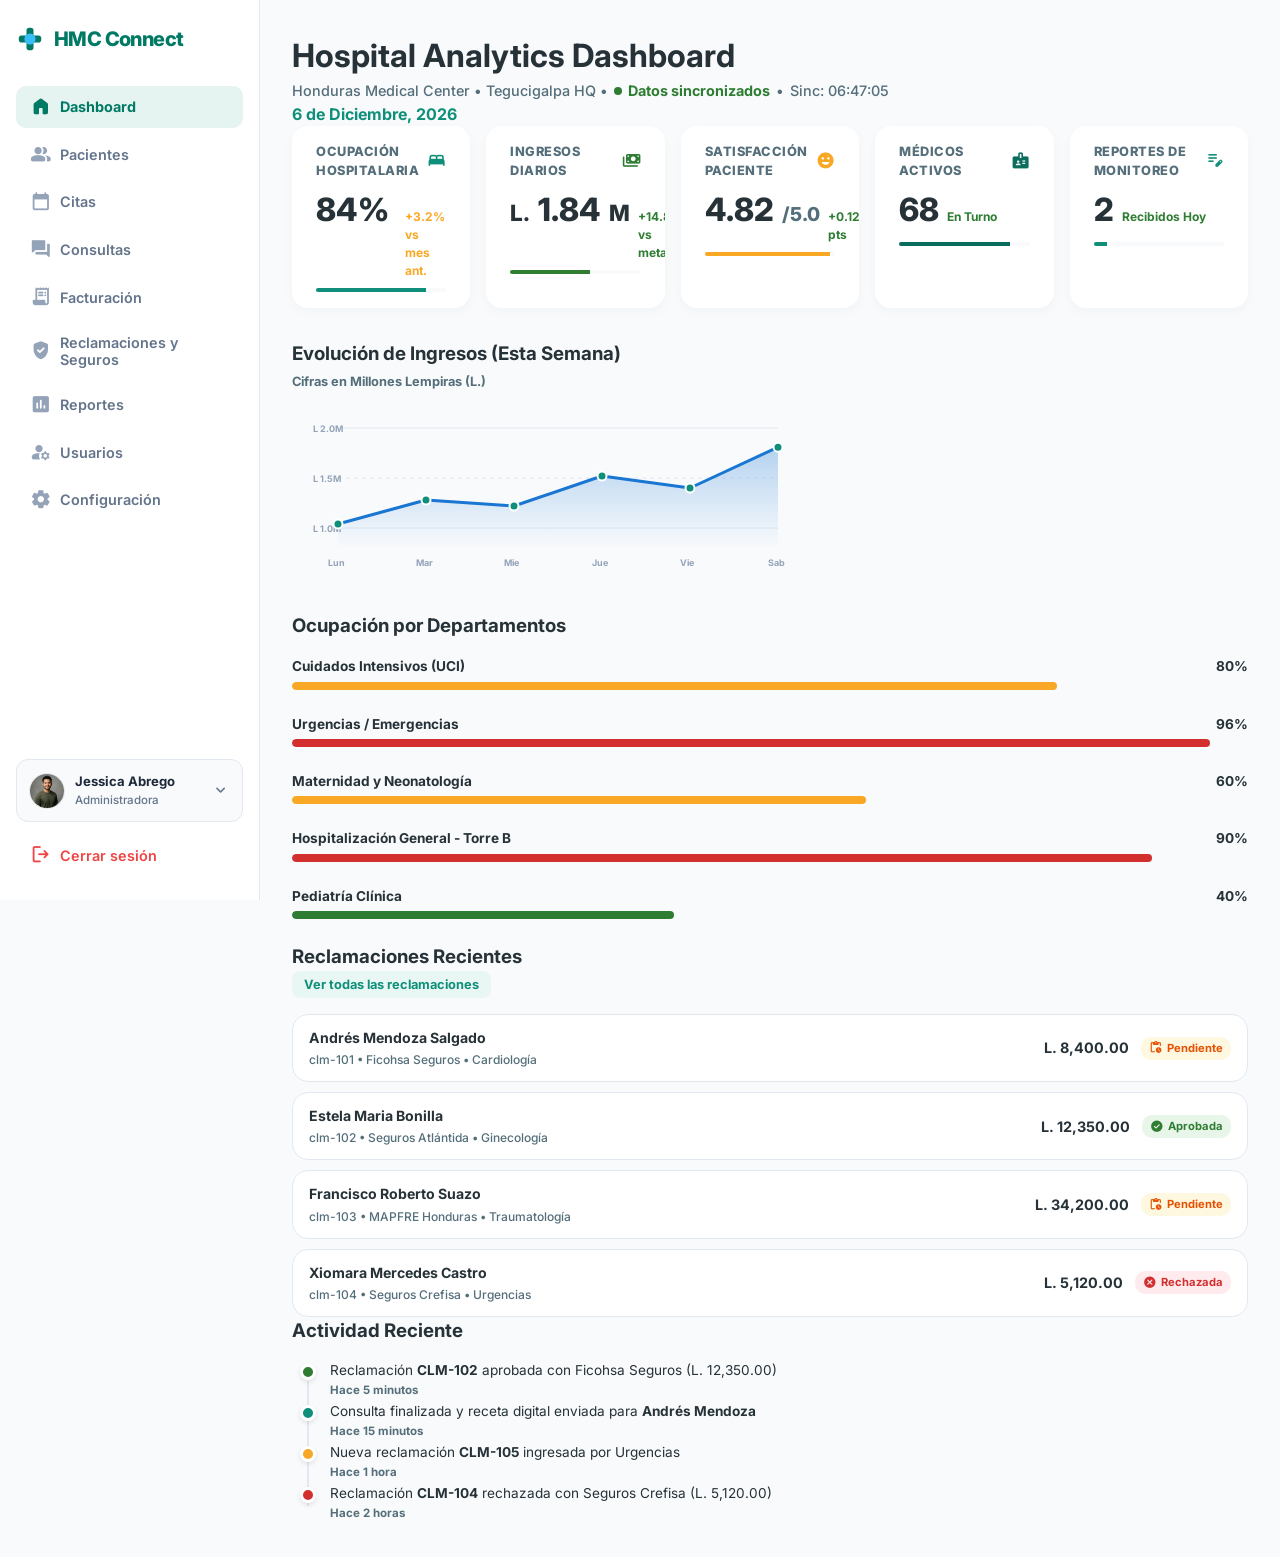
==== commit cccec1ac: "login" ====
--- a/admin_dashboard.html
+++ b/admin_dashboard.html
@@ -147,6 +147,19 @@
               <div class="kpi-progress-fill" id="kpi-doctors-bar" style="height:100%; width:0%; background-color:var(--secondary-blue); transition:width 1s ease;"></div>
             </div>
           </div>
+          <div class="kpi-card">
+            <div style="display:flex; justify-content:space-between; align-items:center; margin-bottom:6px;">
+              <h4 style="margin:0;">Reportes de Monitoreo</h4>
+              <span class="material-symbols-rounded" style="color:var(--primary); font-size:1.2rem;">edit_note</span>
+            </div>
+            <div class="kpi-value-row">
+              <span class="kpi-val" id="kpi-monitoring-val">0</span>
+              <span class="kpi-trend ok">Recibidos Hoy</span>
+            </div>
+            <div class="kpi-progress-bar-bg" style="height:4px; background-color:var(--bg-gray); border-radius:2px; margin-top:8px; overflow:hidden;">
+              <div class="kpi-progress-fill" id="kpi-monitoring-bar" style="height:100%; width:0%; background-color:var(--primary); transition:width 1s ease;"></div>
+            </div>
+          </div>
         </div>
 
         <!-- Charts and maps split -->
@@ -425,41 +438,75 @@
 
       <!-- 4. APPOINTMENTS VIEW -->
       <div id="admin-view-appointments" class="hidden">
-        <div class="portal-top-bar" style="margin-bottom:var(--space-lg);">
+        <div class="portal-top-bar" style="margin-bottom:var(--space-lg); display:flex; justify-content:space-between; align-items:center;">
           <div>
             <h1 class="portal-page-title" style="font-size:1.8rem; font-weight:800; color:#0F172A; margin-bottom:4px;">Control de Citas Médicas</h1>
-            <p style="color:var(--text-muted); font-size:0.9rem; font-weight: 500;">Consultas programadas para el día de hoy.</p>
-          </div>
-        </div>
+            <p style="color:var(--text-muted); font-size:0.9rem; font-weight: 500;">Administración de la agenda, reprogramación y control de citas HMC.</p>
+          </div>
+          <button class="start-consult-btn ripple-btn" style="background-color:#007A64; color:#FFFFFF; font-weight:700; border-radius:8px; padding:10px 18px; font-size:0.85rem; display:flex; align-items:center; gap:6px; margin:0;" onclick="openNewAppointmentModal()">
+            <span class="material-symbols-rounded" style="font-size:1.2rem;">add</span> Nueva Cita
+          </button>
+        </div>
+
+        <!-- Filter Row -->
+        <div class="portal-panel-card" style="padding:16px 20px; border-radius:16px; margin-bottom:20px; background-color:#FFFFFF; border:1px solid #F1F5F9; box-shadow:0 4px 20px rgba(0,0,0,0.01);">
+          <div style="display:grid; grid-template-columns: 2fr 1fr 1fr 1fr; gap:12px; align-items:center;">
+            <div>
+              <span style="font-size:0.75rem; font-weight:700; color:#64748B; text-transform:uppercase; display:block; margin-bottom:6px;">Buscar Paciente</span>
+              <div class="search-input-wrapper" style="position:relative;">
+                <input type="text" id="admin-appt-search" placeholder="Nombre de paciente..." style="width:100%; border:1px solid #E2E8F0; border-radius:10px; padding:10px 12px 10px 36px; font-size:0.85rem; box-sizing:border-box; outline:none;" oninput="filterAdminAppointments()">
+                <span class="material-symbols-rounded" style="position:absolute; left:12px; top:50%; transform:translateY(-50%); font-size:1.2rem; color:#94A3B8;">search</span>
+              </div>
+            </div>
+
+            <div>
+              <span style="font-size:0.75rem; font-weight:700; color:#64748B; text-transform:uppercase; display:block; margin-bottom:6px;">Médico Especialista</span>
+              <select id="admin-appt-doctor-filter" style="width:100%; border:1px solid #E2E8F0; border-radius:10px; padding:10px; font-size:0.85rem; background-color:#FFFFFF; outline:none;" onchange="filterAdminAppointments()">
+                <option value="all">Todos los médicos</option>
+                <option value="Dr. Carlos Valladares">Dr. Carlos Valladares</option>
+                <option value="Dra. Sofía Murillo">Dra. Sofía Murillo</option>
+              </select>
+            </div>
+
+            <div>
+              <span style="font-size:0.75rem; font-weight:700; color:#64748B; text-transform:uppercase; display:block; margin-bottom:6px;">Especialidad</span>
+              <select id="admin-appt-specialty-filter" style="width:100%; border:1px solid #E2E8F0; border-radius:10px; padding:10px; font-size:0.85rem; background-color:#FFFFFF; outline:none;" onchange="filterAdminAppointments()">
+                <option value="all">Todas las especialidades</option>
+                <option value="Cardiología">Cardiología</option>
+                <option value="Dermatología">Dermatología</option>
+              </select>
+            </div>
+
+            <div>
+              <span style="font-size:0.75rem; font-weight:700; color:#64748B; text-transform:uppercase; display:block; margin-bottom:6px;">Estado</span>
+              <select id="admin-appt-status-filter" style="width:100%; border:1px solid #E2E8F0; border-radius:10px; padding:10px; font-size:0.85rem; background-color:#FFFFFF; outline:none;" onchange="filterAdminAppointments()">
+                <option value="all">Todos los estados</option>
+                <option value="Confirmada">Confirmada</option>
+                <option value="Completada">Completada</option>
+                <option value="Cancelada">Cancelada</option>
+              </select>
+            </div>
+          </div>
+        </div>
+
+        <!-- Appointment queue table -->
         <div class="portal-panel-card" style="padding:0; overflow:hidden; background-color:#FFFFFF; border-radius:16px; box-shadow:0 4px 20px rgba(0,0,0,0.02); border:1px solid #F1F5F9;">
           <table class="queue-table" style="width:100%; border-collapse:collapse;">
             <thead style="background-color:#F8FAFC; border-bottom:1px solid #E2E8F0;">
               <tr>
                 <th style="padding:16px 20px; font-size:0.75rem; font-weight:800; color:#64748B; text-transform:uppercase;">ID Cita</th>
-                <th style="padding:16px 20px; font-size:0.75rem; font-weight:800; color:#64748B; text-transform:uppercase;">Médico Especialista</th>
+                <th style="padding:16px 20px; font-size:0.75rem; font-weight:800; color:#64748B; text-transform:uppercase;">Paciente</th>
+                <th style="padding:16px 20px; font-size:0.75rem; font-weight:800; color:#64748B; text-transform:uppercase;">Médico</th>
                 <th style="padding:16px 20px; font-size:0.75rem; font-weight:800; color:#64748B; text-transform:uppercase;">Especialidad</th>
                 <th style="padding:16px 20px; font-size:0.75rem; font-weight:800; color:#64748B; text-transform:uppercase;">Fecha / Hora</th>
-                <th style="padding:16px 20px; font-size:0.75rem; font-weight:800; color:#64748B; text-transform:uppercase;">Tipo</th>
-                <th style="padding:16px 20px; font-size:0.75rem; font-weight:800; color:#64748B; text-transform:uppercase;">Consultorio / Sala</th>
+                <th style="padding:16px 20px; font-size:0.75rem; font-weight:800; color:#64748B; text-transform:uppercase;">Modalidad</th>
+                <th style="padding:16px 20px; font-size:0.75rem; font-weight:800; color:#64748B; text-transform:uppercase;">Consultorio</th>
+                <th style="padding:16px 20px; font-size:0.75rem; font-weight:800; color:#64748B; text-transform:uppercase;">Estado</th>
+                <th style="padding:16px 20px; font-size:0.75rem; font-weight:800; color:#64748B; text-transform:uppercase; text-align:center;">Acciones</th>
               </tr>
             </thead>
-            <tbody>
-              <tr>
-                <td style="padding:14px 20px;"><strong>APT-1002</strong></td>
-                <td style="padding:14px 20px; font-weight:700; color:#1E293B;">Dr. Carlos Valladares</td>
-                <td style="padding:14px 20px; font-weight:600; color:#475569;">Cardiología</td>
-                <td style="padding:14px 20px; font-weight:500;">2026-07-28 &bull; 09:30 AM</td>
-                <td style="padding:14px 20px;"><span style="background-color:#EFF6FF; color:#1D4ED8; padding:4px 8px; border-radius:6px; font-size:0.75rem; font-weight:700;">Presencial</span></td>
-                <td style="padding:14px 20px; color:#64748B; font-weight:500;">Consultorio 302 - Torre A</td>
-              </tr>
-              <tr>
-                <td style="padding:14px 20px;"><strong>APT-1003</strong></td>
-                <td style="padding:14px 20px; font-weight:700; color:#1E293B;">Dra. Sofía Murillo</td>
-                <td style="padding:14px 20px; font-weight:600; color:#475569;">Dermatología</td>
-                <td style="padding:14px 20px; font-weight:500;">2026-07-31 &bull; 02:00 PM</td>
-                <td style="padding:14px 20px;"><span style="background-color:#ECFDF5; color:#047857; padding:4px 8px; border-radius:6px; font-size:0.75rem; font-weight:700;">Telemedicina</span></td>
-                <td style="padding:14px 20px; color:#64748B; font-weight:500;">Sala Virtual EMR</td>
-              </tr>
+            <tbody id="admin-appointments-table-body">
+              <!-- Dynamically populated via js/admin.js -->
             </tbody>
           </table>
         </div>
@@ -711,6 +758,92 @@
     </main>
   </div>
 
+  <!-- Modal: Nueva Cita -->
+  <div id="new-appt-modal" style="position:fixed; top:0; left:0; width:100%; height:100%; background:rgba(15,23,42,0.4); backdrop-filter:blur(8px); display:flex; align-items:center; justify-content:center; z-index:9999;" class="hidden">
+    <div style="background-color:#FFFFFF; border-radius:18px; width:450px; padding:24px; box-shadow:0 10px 30px rgba(0,0,0,0.15); border:1px solid #E2E8F0; position:relative; text-align:left;">
+      <h3 style="margin-top:0; font-size:1.2rem; font-weight:800; color:#0F172A; margin-bottom:18px; display:flex; align-items:center; gap:8px;">
+        <span class="material-symbols-rounded" style="color:var(--primary);">calendar_today</span> Nueva Cita Médica
+      </h3>
+      
+      <div style="display:flex; flex-direction:column; gap:14px; font-family:inherit;">
+        <div>
+          <label style="display:block; font-size:0.75rem; font-weight:700; color:#64748B; text-transform:uppercase; margin-bottom:6px;">Paciente</label>
+          <select id="new-appt-patient" style="width:100%; border:1px solid #E2E8F0; border-radius:10px; padding:10px; font-size:0.85rem; outline:none; background-color:#FFFFFF;">
+            <option value="Andrés Mendoza Salgado">Andrés Mendoza Salgado (HMC-98231-AM)</option>
+            <option value="Carmen Elena Zelaya">Carmen Elena Zelaya (HMC-77218-CZ)</option>
+            <option value="Manuel de Jesús Cruz">Manuel de Jesús Cruz (HMC-11029-MC)</option>
+          </select>
+        </div>
+
+        <div style="display:grid; grid-template-columns:1fr 1fr; gap:12px;">
+          <div>
+            <label style="display:block; font-size:0.75rem; font-weight:700; color:#64748B; text-transform:uppercase; margin-bottom:6px;">Especialidad</label>
+            <select id="new-appt-specialty" style="width:100%; border:1px solid #E2E8F0; border-radius:10px; padding:10px; font-size:0.85rem; outline:none; background-color:#FFFFFF;" onchange="updateDoctorsDropdown()">
+              <option value="Cardiología">Cardiología</option>
+              <option value="Dermatología">Dermatología</option>
+            </select>
+          </div>
+          <div>
+            <label style="display:block; font-size:0.75rem; font-weight:700; color:#64748B; text-transform:uppercase; margin-bottom:6px;">Médico</label>
+            <select id="new-appt-doctor" style="width:100%; border:1px solid #E2E8F0; border-radius:10px; padding:10px; font-size:0.85rem; outline:none; background-color:#FFFFFF;">
+              <option value="Dr. Carlos Valladares">Dr. Carlos Valladares</option>
+              <option value="Dra. Sofía Murillo">Dra. Sofía Murillo</option>
+            </select>
+          </div>
+        </div>
+
+        <div style="display:grid; grid-template-columns:1fr 1fr; gap:12px;">
+          <div>
+            <label style="display:block; font-size:0.75rem; font-weight:700; color:#64748B; text-transform:uppercase; margin-bottom:6px;">Fecha</label>
+            <input type="date" id="new-appt-date" value="2026-07-28" style="width:100%; border:1px solid #E2E8F0; border-radius:10px; padding:10px; font-size:0.85rem; outline:none; box-sizing:border-box;">
+          </div>
+          <div>
+            <label style="display:block; font-size:0.75rem; font-weight:700; color:#64748B; text-transform:uppercase; margin-bottom:6px;">Hora</label>
+            <select id="new-appt-time" style="width:100%; border:1px solid #E2E8F0; border-radius:10px; padding:10px; font-size:0.85rem; outline:none; background-color:#FFFFFF;">
+              <option value="09:00 AM">09:00 AM</option>
+              <option value="09:30 AM">09:30 AM</option>
+              <option value="10:00 AM">10:00 AM</option>
+              <option value="10:30 AM">10:30 AM</option>
+              <option value="02:00 PM">02:00 PM</option>
+              <option value="02:30 PM">02:30 PM</option>
+            </select>
+          </div>
+        </div>
+
+        <div>
+          <label style="display:block; font-size:0.75rem; font-weight:700; color:#64748B; text-transform:uppercase; margin-bottom:6px;">Modalidad</label>
+          <div style="display:flex; gap:16px; align-items:center; padding:4px 0;">
+            <label style="display:flex; align-items:center; gap:6px; font-size:0.85rem; color:#475569; font-weight:600; cursor:pointer;">
+              <input type="radio" name="new-appt-mode" value="Presencial" checked style="accent-color:var(--primary);"> Presencial
+            </label>
+            <label style="display:flex; align-items:center; gap:6px; font-size:0.85rem; color:#475569; font-weight:600; cursor:pointer;">
+              <input type="radio" name="new-appt-mode" value="Telemedicina" style="accent-color:var(--primary);"> Telemedicina
+            </label>
+          </div>
+        </div>
+
+        <div>
+          <label style="display:block; font-size:0.75rem; font-weight:700; color:#64748B; text-transform:uppercase; margin-bottom:6px;">Consultorio / Sala</label>
+          <select id="new-appt-room" style="width:100%; border:1px solid #E2E8F0; border-radius:10px; padding:10px; font-size:0.85rem; outline:none; background-color:#FFFFFF;">
+            <option value="Consultorio 302 - Torre A">Consultorio 302 - Torre A</option>
+            <option value="Consultorio 104 - Torre B">Consultorio 104 - Torre B</option>
+            <option value="Sala Virtual EMR">Sala Virtual EMR (Telemedicina)</option>
+          </select>
+        </div>
+
+        <div>
+          <label style="display:block; font-size:0.75rem; font-weight:700; color:#64748B; text-transform:uppercase; margin-bottom:6px;">Observaciones</label>
+          <textarea id="new-appt-notes" style="width:100%; height:60px; border:1px solid #E2E8F0; border-radius:10px; padding:10px; font-size:0.85rem; resize:none; outline:none; box-sizing:border-box;" placeholder="Ej. Control de hipertensión trimestral..."></textarea>
+        </div>
+      </div>
+
+      <div style="display:flex; justify-content:flex-end; gap:10px; margin-top:20px;">
+        <button onclick="closeNewAppointmentModal()" style="border:1px solid #E2E8F0; background-color:#FFFFFF; color:#64748B; font-weight:700; font-size:0.85rem; border-radius:8px; padding:10px 16px; cursor:pointer; transition:all 0.2s;">Cancelar</button>
+        <button onclick="saveNewAppointment()" style="border:none; background-color:#007A64; color:#FFFFFF; font-weight:700; font-size:0.85rem; border-radius:8px; padding:10px 18px; cursor:pointer; transition:all 0.2s;">Guardar Cita</button>
+      </div>
+    </div>
+  </div>
+
   <!-- Toast Container for modern notifications -->
   <div id="toast-container" style="position: fixed; bottom: 24px; right: 24px; z-index: 10000; display: flex; flex-direction: column; gap: 8px;"></div>
 
--- a/styles/admin.css
+++ b/styles/admin.css
@@ -142,12 +142,17 @@
 /* KPI Tickers */
 .kpi-row {
   display: grid;
-  grid-template-columns: repeat(4, 1fr);
+  grid-template-columns: repeat(5, 1fr);
   gap: var(--space-md);
   margin-bottom: var(--space-xl);
 }
 
-@media (max-width: 1024px) {
+@media (max-width: 1200px) {
+  .kpi-row {
+    grid-template-columns: repeat(3, 1fr);
+  }
+}
+@media (max-width: 768px) {
   .kpi-row {
     grid-template-columns: repeat(2, 1fr);
   }
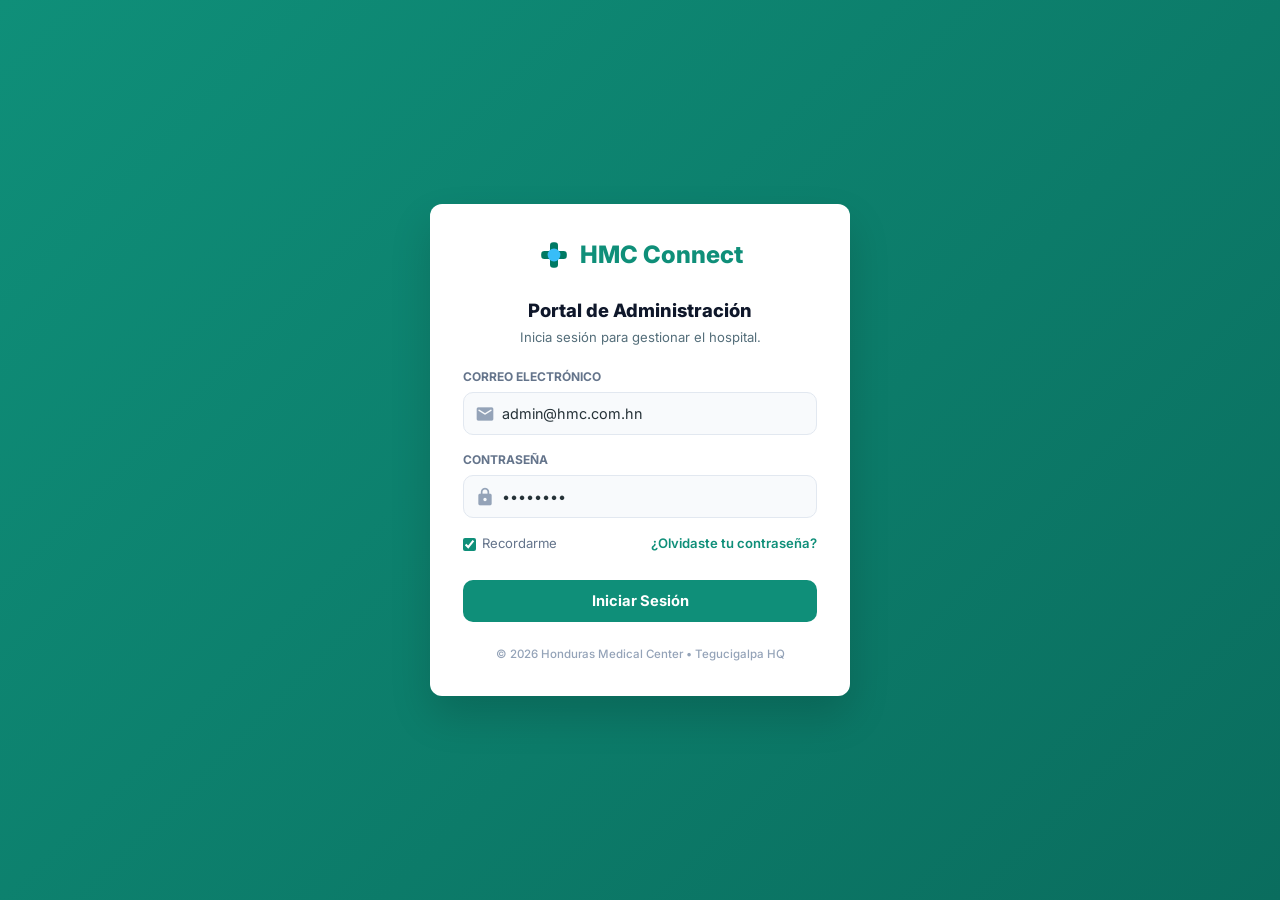
==== commit 5ecbe10a: "cambios en interfaz" ====
--- a/admin_dashboard.html
+++ b/admin_dashboard.html
@@ -8,7 +8,57 @@
   <link rel="stylesheet" href="styles/admin.css">
 </head>
 <body>
-  <div class="admin-container fade-in">
+  <!-- 1. LOGIN SCREEN -->
+  <div class="login-screen-wrapper" id="admin-login-view">
+    <div class="login-card">
+      <div class="login-logo">
+        <svg viewBox="0 0 40 40" fill="none" xmlns="http://www.w3.org/2000/svg" style="width:32px; height:32px;">
+          <rect x="15" y="4" width="10" height="32" rx="4" fill="#007A64" />
+          <rect x="4" y="15" width="32" height="10" rx="4" fill="#007A64" />
+          <circle cx="20" cy="20" r="8" fill="#38BDF8" />
+        </svg>
+        HMC Connect
+      </div>
+      
+      <div style="margin-bottom:20px;">
+        <h2 style="font-size:1.15rem; font-weight:800; color:#0F172A; margin-bottom:4px;">Portal de Administración</h2>
+        <p style="color:var(--text-muted); font-size:0.82rem; margin:0;">Inicia sesión para gestionar el hospital.</p>
+      </div>
+
+      <div class="login-form">
+        <div class="login-input-group">
+          <label>Correo Electrónico</label>
+          <div class="login-input-wrapper">
+            <input type="email" id="admin-login-email" value="admin@hmc.com.hn">
+            <span class="material-symbols-rounded icon">mail</span>
+          </div>
+        </div>
+
+        <div class="login-input-group">
+          <label>Contraseña</label>
+          <div class="login-input-wrapper">
+            <input type="password" id="admin-login-pass" value="••••••••">
+            <span class="material-symbols-rounded icon">lock</span>
+          </div>
+        </div>
+
+        <div class="login-action-row">
+          <label style="display:flex; align-items:center; gap:6px; cursor:pointer;">
+            <input type="checkbox" checked style="accent-color:var(--primary);"> Recordarme
+          </label>
+          <a href="#" onclick="showToast('🔑 Recuperación de contraseña enviada al correo registrado.', 'success'); return false;" style="color:var(--primary); font-weight:600;">¿Olvidaste tu contraseña?</a>
+        </div>
+
+        <button class="login-btn" onclick="loginAdmin()">Iniciar Sesión</button>
+      </div>
+
+      <div class="login-footer">
+        © 2026 Honduras Medical Center &bull; Tegucigalpa HQ
+      </div>
+    </div>
+  </div>
+
+  <div class="admin-container fade-in hidden" id="admin-main-container">
     <!-- Sidebar Navigation -->
     <aside class="admin-sidebar">
       <div class="admin-brand">
@@ -70,7 +120,7 @@
       </div>
 
       <!-- Cerrar sesión -->
-      <button class="admin-nav-item" style="color: #EF4444;" onclick="window.location.href='index.html'">
+      <button class="admin-nav-item" style="color: #EF4444;" onclick="logoutAdmin()">
         <span class="material-symbols-rounded" style="color:#EF4444;">logout</span>
         Cerrar sesión
       </button>
--- a/styles/base.css
+++ b/styles/base.css
@@ -226,3 +226,150 @@
 .hidden {
   display: none !important;
 }
+
+/* Global Presentation Mode adjustments for 1920x1080 Viewports */
+@media (min-width: 1200px) {
+  :root {
+    --space-xs: 3px;
+    --space-sm: 6px;
+    --space-md: 12px;
+    --space-lg: 16px;
+    --space-xl: 20px;
+    --space-xxl: 28px;
+    --radius-md: 10px;
+    --radius-lg: 12px;
+  }
+
+  body {
+    font-size: 0.92rem; /* slightly scale down text */
+  }
+
+  /* Compact queue-table styles globally */
+  .queue-table th {
+    padding: 8px 12px !important;
+  }
+  .queue-table td {
+    padding: 8px 12px !important;
+  }
+}
+
+/* Premium Login Screen Styles */
+.login-screen-wrapper {
+  min-height: 100vh;
+  display: flex;
+  align-items: center;
+  justify-content: center;
+  background: linear-gradient(135deg, #0F8F79 0%, #0A6D5E 100%);
+  font-family: var(--font-inter);
+  padding: 20px;
+  box-sizing: border-box;
+}
+
+.login-card {
+  background-color: #FFFFFF;
+  border-radius: var(--radius-lg);
+  box-shadow: 0 20px 40px rgba(0,0,0,0.15);
+  width: 100%;
+  max-width: 420px;
+  padding: 32px;
+  text-align: center;
+  border: 1px solid rgba(255, 255, 255, 0.1);
+  box-sizing: border-box;
+}
+
+.login-logo {
+  display: flex;
+  align-items: center;
+  justify-content: center;
+  gap: 10px;
+  font-size: 1.5rem;
+  font-weight: 800;
+  color: var(--primary);
+  margin-bottom: 24px;
+}
+
+.login-form {
+  display: flex;
+  flex-direction: column;
+  gap: 16px;
+  text-align: left;
+}
+
+.login-input-group {
+  display: flex;
+  flex-direction: column;
+  gap: 6px;
+}
+
+.login-input-group label {
+  font-size: 0.75rem;
+  font-weight: 700;
+  color: #64748B;
+  text-transform: uppercase;
+}
+
+.login-input-wrapper {
+  position: relative;
+}
+
+.login-input-wrapper input {
+  width: 100%;
+  border: 1px solid #E2E8F0;
+  border-radius: 10px;
+  padding: 12px 12px 12px 38px;
+  font-size: 0.9rem;
+  outline: none;
+  background-color: #F8FAFC;
+  box-sizing: border-box;
+  transition: all 0.2s ease;
+  color: var(--text-dark);
+}
+
+.login-input-wrapper input:focus {
+  border-color: var(--primary);
+  background-color: #FFFFFF;
+  box-shadow: 0 0 0 3px rgba(15, 143, 121, 0.15);
+}
+
+.login-input-wrapper span.icon {
+  position: absolute;
+  left: 12px;
+  top: 50%;
+  transform: translateY(-50%);
+  font-size: 1.25rem;
+  color: #94A3B8;
+}
+
+.login-action-row {
+  display: flex;
+  justify-content: space-between;
+  align-items: center;
+  font-size: 0.82rem;
+  color: #64748B;
+}
+
+.login-btn {
+  background-color: var(--primary);
+  color: #FFFFFF;
+  font-weight: 700;
+  font-size: 0.92rem;
+  padding: 12px;
+  border-radius: 10px;
+  text-align: center;
+  width: 100%;
+  margin-top: 10px;
+  border: none;
+  cursor: pointer;
+  transition: background-color 0.2s;
+}
+
+.login-btn:hover {
+  background-color: var(--primary-dark);
+}
+
+.login-footer {
+  font-size: 0.72rem;
+  color: #94A3B8;
+  margin-top: 24px;
+  font-weight: 500;
+}
--- a/styles/admin.css
+++ b/styles/admin.css
@@ -642,5 +642,69 @@
   outline: none;
 }
 
-
-
+/* Presentation Mode overrides for HMC Connect Admin Dashboard */
+@media (min-width: 1200px) {
+  .admin-content {
+    padding: var(--space-md) var(--space-lg) !important;
+    height: 100vh;
+    overflow-y: auto;
+  }
+
+  .portal-top-bar {
+    margin-bottom: var(--space-md) !important;
+  }
+
+  .kpi-row {
+    margin-bottom: var(--space-md) !important;
+    gap: var(--space-sm) !important;
+  }
+
+  .kpi-card {
+    padding: var(--space-sm) var(--space-md) !important;
+  }
+
+  .kpi-val {
+    font-size: 1.6rem !important;
+  }
+
+  .chart-card-viewport {
+    height: 170px !important;
+    padding: var(--space-sm) !important;
+  }
+
+  .portal-dashboard-grid {
+    gap: var(--space-md) !important;
+  }
+
+  .recent-claim-card {
+    padding: 8px 12px !important;
+  }
+
+  .timeline-item {
+    padding-bottom: 2px !important;
+  }
+  
+  .timeline-line {
+    top: 14px !important;
+    bottom: -18px !important;
+  }
+
+  /* Limit tables heights inside main sections so they fit exactly */
+  #admin-view-appointments .portal-panel-card,
+  #admin-view-patients .portal-panel-card,
+  #admin-view-consults .portal-panel-card,
+  #admin-view-billing .portal-panel-card,
+  #admin-view-users .portal-panel-card {
+    max-height: calc(100vh - 190px);
+    overflow-y: auto;
+  }
+
+  /* Claims module customization to fit 1080px */
+  #admin-view-claims .portal-panel-card {
+    max-height: calc(100vh - 250px);
+    overflow-y: auto;
+  }
+}
+
+
+
